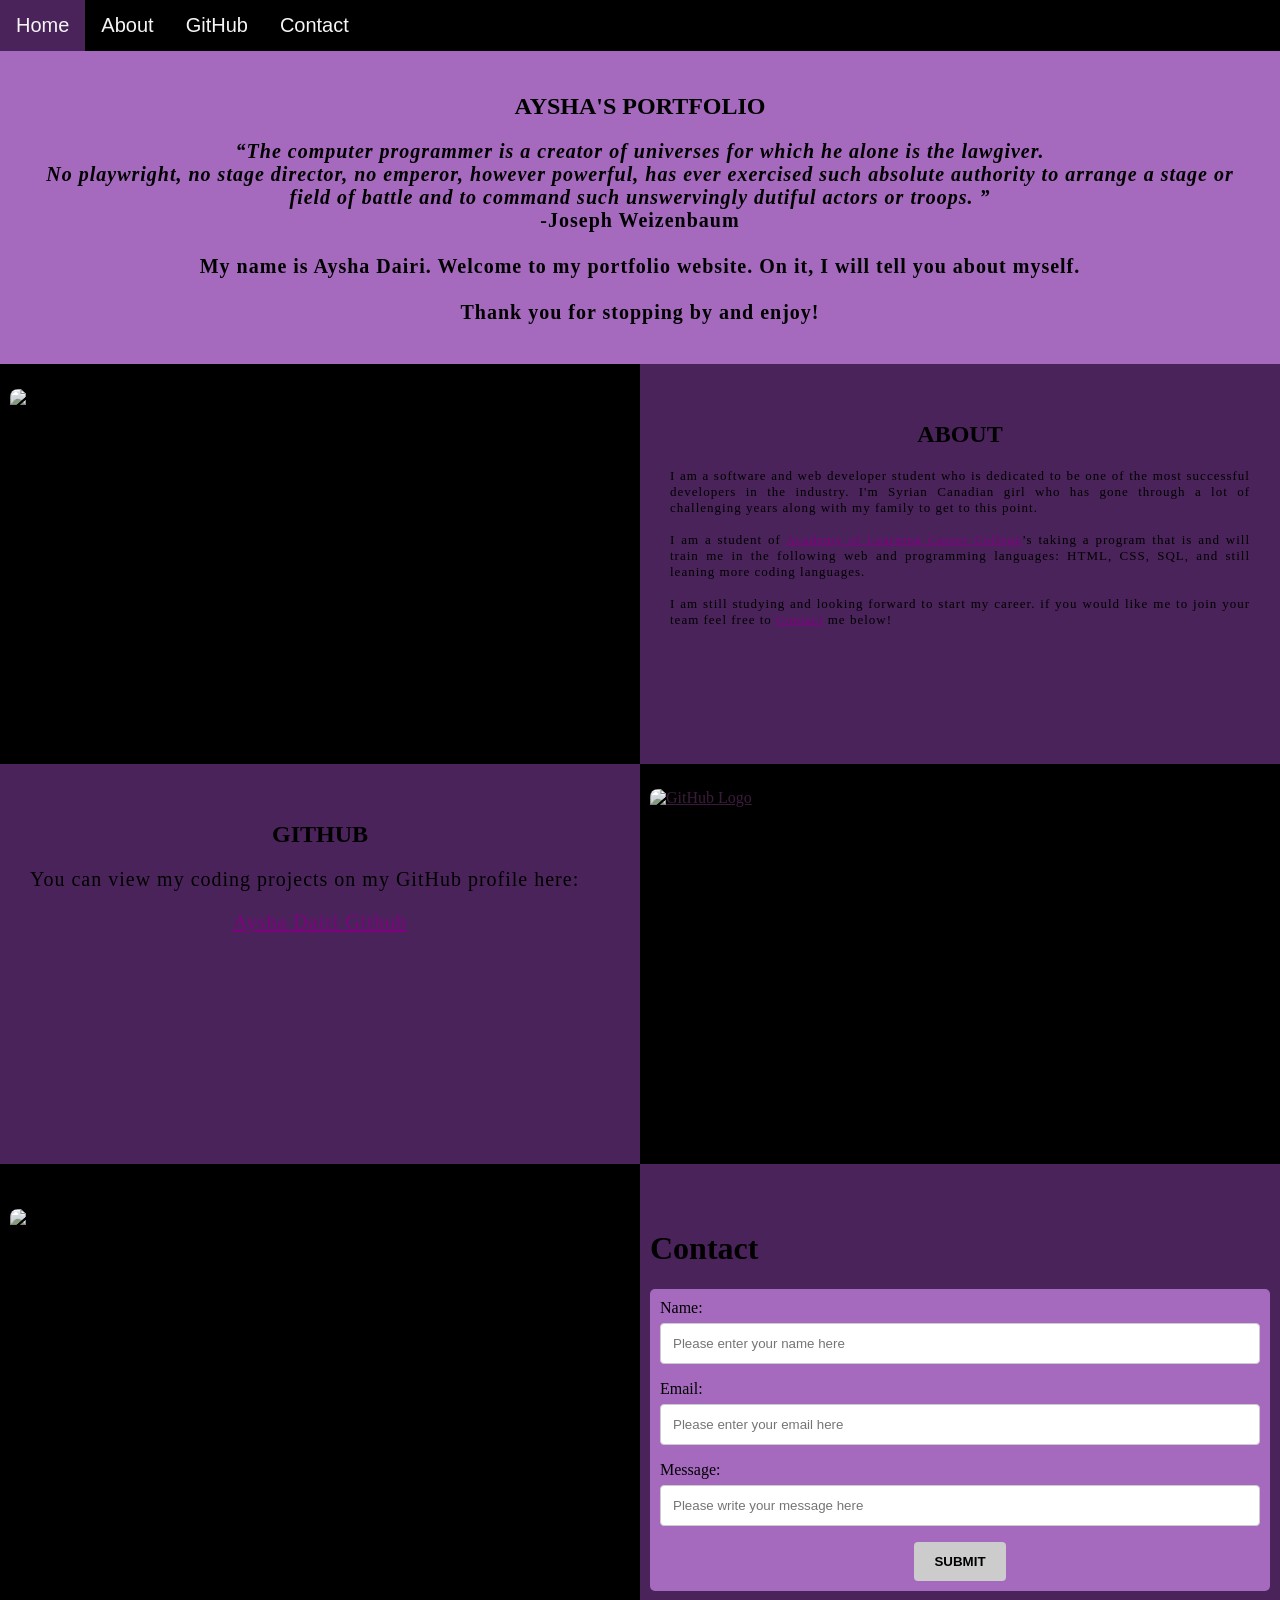
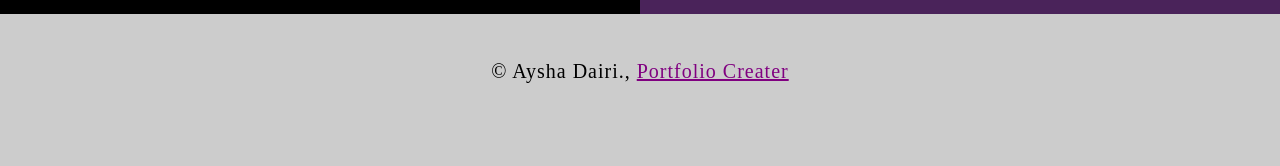
==== index.html @ 2288c185 "added index.html file" ====
<!DOCTYPE html>
<html>
    <!--Head-->
    <head>
        <meta charset="UTF-8">
        <meta name="viewport" content="width=device-width" />
        <title>Aysha's Portfolio</title>
        <link rel="stylesheet" type="text/css" href="./portfolio.css">
    </head>

     <!--Body-->
     <body class="Background">
        
        <!--Navbar-->
        <div class="Navbar">
            <a class="active" href="#Home">Home</a>
            <a href="#About">About</a>
            <a href="#GitHub">GitHub</a>
            <a href="#Contact">Contact</a>
        </div>

        <!--Breaks inserted to add space between navbar and the first heading-->
        <br>
        <br>



         <!--Video text-->
         <div class="Video_Text">
            <h2 class="white-text">Aysha's Portfolio</h2>
            <strong>
                <p class="center">
                    <q>The computer programmer is a creator of universes for which he alone is the lawgiver.
                        <br>No playwright, no stage director, no emperor, however powerful, has ever exercised such absolute authority to arrange a stage or
                        <br>field of battle and to command such unswervingly dutiful actors or troops.
                    </q>
                    <br> -Joseph Weizenbaum
                    <br>
                    <br> My name is Aysha Dairi. Welcome to my portfolio website. On it, I will tell you about myself.
                    <br>
                    <br> Thank you for stopping by and enjoy! 
                </p>
            </strong>
        </div>

        <!--About section-->
        <div class="Row" id="About">
            <!--Left column-->
            <div class="Column_2">
                <img src="./img/coding.jpg" alt="picture of coding">
            </div>
            <!--Right column-->
            <div class="Column_1">
                <h2>About</h2>
                <p id="separate">
                    I am a software and web developer student who is dedicated to be one of the most successful developers in the industry. I'm Syrian Canadian girl who has gone through a lot of challenging years along with my family to get to this point.
                    <br>
                    <br>I am a student of <a href="https://www.academyofleaning.com" target="_blank">Academy of Learning Career College</a>’s taking a program that is and will train me in the following web and programming languages: HTML, CSS, SQL, and still leaning more coding languages. 
                    <br>
                    <br>I am still studying and looking forward to start my career. if you would like me to join your team feel free to <a href="#Contact">Contact</a> me below!
                </p>
            </div>
        </div>

        <!--GitHub section-->
        <div class="Row" id="GitHub">
            <!--Left column-->
            <div class="Column_1">
                <h2>GitHub</h2>
                <p>
                    You can view my coding projects on my GitHub profile here:
                    <br>
                    <p class="center"><a href="https://github.com/ayshadairi" target="_blank"> Aysha Dairi Github</a></p>
                </p>
            </div>
            <!--Right column-->
            <div class="Column_2">
                <a href="https://github.com/the-tech-academy" target="_blank"><img src="./img/GitHub.jpeg" alt="GitHub Logo"></a>
            </div>
        </div>

        <!--Contact section-->
        <div class="Row" id="Contact">
            <!--Contact image, left column-->
            <div class="Column_2 Column_tall">
                <img src="./img/contact.jpg" alt="Contact_Image">
            </div>
            <!--Contact form, right column-->
            <div class="Column_1 Column_tall">
                <h1>Contact</h1>
                <!--This specifies where and how to send the form data; we are leaving it blank-->
                <form action="https://formspree.io/f/xoqooerj" method="POST"> <!-- Here we are utilizing a 3rd party service to submit the contact form data, insert your formspree endpoint in the action attribute -->
                    <label>Name:</label>
                        <input type="text" placeholder="Please enter your name here">
                    <label>Email:</label>
                        <input type="text" id="Email" name="Email" placeholder="Please enter your email here">
                    <label>Message:</label>
                        <input type="text" id="Message" name="Message" placeholder="Please write your message here">
                        <input type="submit" value="SUBMIT">
                </form>
            </div>
        </div>

        <!--Footer section-->
        <footer>
            <p>
                <p class="center">&copy Aysha Dairi., <a href="https://github.com/ayshadairi" target="_blank">Portfolio Creater</a></p>
                <br>
            </p>
        </footer>
    </body>
</html>
---- portfolio.css ----
/***** GENERAL STYLING *****/
/* Body */
body {
    margin: 0%  /* This ensures our site displays all the way to the edge of the browser screen */
}
.Background {
    background-color:#4a235a;
}

/* Heading 1 elements */
h2 {
    text-transform: uppercase; /* Capitalizing all h1 headings */
    font-family: Perpetua, Rockwell Extra Bold; /* Sets the font family of all h1 headings */
    text-align: center; /* Centering all h1 elements */
    margin-top: 3%; /* Adds a small margin above h1 elements */
    color: black; 
}

/* Heading 1 element hover effect */
h2:hover {
    filter: grayscale(5%); /* Adds a slightly gray filter to the h1 headings when hovered over */
    transform: scale(1.1); /* When the h1 elements are hovered over they increase in size by 1.1 */
    transition: transform 1s; /* This causes the transformation to last 1 second */
}

/* Styling for portfolio title text */
.white-text {
    color: black; /* This is used to change the color of the portfolio title text */
}

/* Paragraph elements */
p {
    font-family: cursive;
    text-align: justify; /* Justify text within paragraph elements */
    letter-spacing: 1px; /* This expands the text slightly */
    font-size: 20px;
    padding-left: 20px; /* Adds padding to the left of the paragraph element */
    padding-right: 20px; /* Adds padding to the right of the paragraph element */
}

/* Paragraph element hover effect */
p:hover {
    transition: transform 1s; /* This makes the transform effect last 1 second */
	transform: scale(1.01); /* This makes the paragraphs increase slightly in size when hovered over */
}

#separate {
    font-size: 13px;
}

/* Center class - this applies to all elements with the class "center" */
.center {
    text-align: center; /* This center aligns the text */
}

/* Center class hover effect - This only affects the quote, github link, and footer */
.center:hover {
    transition: transform 2s; /* This makes the transform effect last 2 seconds */
    transform: scale(1.1); /* This makes the elements with class "center" increase in size by 1.1 when hovered over */
}

/* Anchor elements */
a {
    color: purple; /* This ensures all links are purple */
}

/* Quotation elements */
q {
    font-style: italic; /* This makes the quote italicized */
}

/* Image elements */
img {
    filter: grayscale(75%); /* This rids our pictures of 75% of their color */
    border-radius: 8px; /* Gives all images slightly rounded corners */
    max-width: 100%; /* Ensures all images stay within the width of their container */
    height: 340px; /* Sets the height of all images */
    display: block; /* By specifying block display we can ensure our images are able to be centered */
    margin-left: auto; /* In combination with "margin-right: auto" this centers all images */
    margin-right: auto;
}

/* Image element hover effects */
img:hover {
	filter: grayscale(5%);  /* Brings back most of the image's color when hovered over */
    transition: transform 1s; /* Transition lasts 1 second */
	transform: scale(1.1); /* Image is increased slightly when hovered over */
}

/* The @media rule is used in media queries to apply different styles for different media/types of devices */
/* On screens 576px and smaller the images will be 100px tall and centered vertically in the column */
@media screen and (max-width: 576px) {
    img {
        height: 100px;
        margin-top: 150px;
    }
}

/* Styling for footer element */
footer {
    padding: 2%; /* This gives the footer padding that is equal to 2% of the width of the element's area */
    background-color: #ccc;
}
/***** END OF GENERAL STYLING *****/

/***** NAVBAR STYLING *****/
.Navbar {
    overflow: hidden; /* This ensures that any content that overflows beyond the boundary of our nav bar is not displayed */
    background-color: black; /* This colors the navbar black */
    position: fixed; /* This keeps the navbar at the top of the screen as we scroll */
    top: 0; /* This ensures no space is displayed above the navbar */
    width: 100%; /* This makes the navbar span the entire width of the page */
    z-index: 1; /* This ensures other elements don't display over the navbar */
    -webkit-animation: moveNav 5s; /* This applies the moveNav animation below for Safari 4.0 - 8.0 */
    animation: moveNav 5s; /* This applies the moveNav animation for all other browsers */
}

/* moveNav animation effect for moving the nav bar in from the left of the screen */
@keyframes moveNav {
    from {left: -100vw;} /* The navbar is starting off screen to the left */
    to {left: 0vw;} /* This moves the navbar into place on the screen */
}

/* Navbar links */
.Navbar a {
    float: left; /* This specifies that the text floats on the left on the navbar */
    display: block; /* This ensures that other text will be displayed on the same line or row, instead of a new line */
    color: whitesmoke; /* This is the font color for text on our navbar */
    padding: 14px 16px; /* This adds padding around our text */
    text-decoration: none; /* This gets rid of the underlines under the text on our navbar */
    font-family: Avant Garde, Helvetica; /* This specifies the font family for text on our navbar */
    font-size: 20px; /* This specifies the font size for text on our navbar */
    text-align: center; /* This centers the text within its container */
    position: relative; /* This sets the text relative to its normal positioning, allowing us to use the animation below */
    -webkit-animation: moveNavText 5.75s; /* Animation for Safari 4.0 - 8.0 */
    animation: moveNavText 5.75s; /* Applies the moveNavText animation for 5.75s */ 
}

/* moveNavText animation effect for moving the navbar text from above the view to the navbar */
@keyframes moveNavText {
    from {top: -100vw;} /* This sets the navbar text 100% above the viewport */
    to {top: 0vw;} /* This lowers the navbar text onto the navbar */
}

/* Screens 576px and smaller will display navbar links equally distributed */
@media screen and (max-width: 576px) {
    .Navbar a{
        width: 25%; /* This makes each link take up 1/4 of the navbar */
        font-size: 12px;
    }
}

/* Navbar hover effects */
.Navbar a:hover {
    background-color:#a569bd; /* Defines the background color that will display when you hover over the link */
    color: black; /* This defines the font color that will display when navbar a elements are hovered over */
    font-weight: bold; /* This makes the text on the navbar bold when hovered over */
}

/* Navbar home button */
.Navbar a.active { /* This targets the a element on the navbar with the "active" class */
    background-color:#4a235a;
}
/***** END OF NAVBAR STYLING *****/

/***** VIDEO STYLING *****/
/* Formatting for background video */
#Typing_Video {
    position: fixed; /* This fixes the video to the page */
    right: 0; /* This ensures there is no space between the edge of the video and the edge of the page */
    bottom: 0; /* This ensures no space between the bottom of the video and the bottom of the page */
    min-width: 100%; /* This ensures the video is displayed across the full width of the page */
    z-index: -1; /* This places the video behind the other elements on the page */
}

/* Screens that are 576px and smaller will not display the background video */
@media screen and (max-width: 576px) {
    #Typing_Video {
        display: none;
    }
}

/* Texts over the video */
.Video_Text {
    background: #a569bd; /* This provides a semi-transparent background for the text to sit over */
    color: black; /* Makes the font color white */
    width: 100%; /* Ensures the video-text container fills the width of the video */
    padding: 20px; /* This adds padding around the video-text container so that the background goes slightly beyond the text */
    position: relative; /* This sets the text relative to its normal positioning, allowing us to use the animation below */
    -webkit-animation: moveVideoText 5.75s;
    animation: moveVideoText 5.75s;
}

/* This animation effect causes the overlay video text to move up from the bottom of the page upon page load */
@keyframes moveVideoText {
    from {top: -100vw;} /* This sets the position of the video text to above the viewport */
    to {top: 0vw;} /* This moves the video text to the normal positioning on the viewport */
}
/***** END OF VIDEO STYLING *****/

/***** TABLE STYLING -  this section covers the styling of the columns and rows within the table *****/
* { /* The asterisk is a universal selector that applies this effect to all elements on the page */
    box-sizing: border-box; /* This creates a box with a border within which we will place most of our text */
} 

.Column_1 {
    float: left;
    width: 50%; /* This ensures the column takes up half of the page width */
    padding: 10px;
    padding-top: 3%; /* This ensures there is space between the top of the column and our headings */
    height: 400px; /* This sets the height of the column to 400px -  this may need to be adjusted depending on the text you enter */
    background-color: #4a235a; /* Sets the background color of the columns with class Column_1 */
}

/* Screens 576px and smaller will display a scroll bar if the text overflows the column height */
@media screen and (max-width: 576px) {
    .Column_1 {
        overflow: auto;
    }
}

.Column_2 {
    float: left;
    width: 50%;
    padding: 10px;
    padding-top: 1.9%;
    height: 400px;
    background-color: black;
}

/* This class is applied to the columns in the final row, overriding the height and padding to provide more room for the contact form  while keeping the rest of the formatting from Column_1 or Column_2 */
.Column_tall {
    padding-top: 3.5%;
    height: 450px;
}

/* This inserts something after the content of selected elements (in this case the elements with class "Row") */
.Row:after {
	content: ""; /* By leaving this blank, we are allowing the footer (covered lower down) to be displayed - removing it makes the footer overwrite a column */
	display: table; /* The display property specifies the type of display behavior; the table value tells the browser to treat the element as a table */
	clear: both; /* This clears any other elements from floating on the left or the right of an element */
}
/***** END OF TABLE STYLING *****/

/***** CONTACT FORM STYLING *****/
/* input[type=text] targets all text input sections of the contact form */
input[type=text] {
    width: 100%; /* Each input box covers the full width of the container */
    padding: 12px; /* Adds padding within the text box */
    border: 1px solid #ccc; /* Setting a solid border and its color */
    border-radius: 4px; /* Slightly rounds the corners of the text box border */
    box-sizing: border-box; /* This creates a box with a border around the contact form input boxes */
    margin-top: 6px; /* Adds a margin to the top of the text box */
    margin-bottom: 16px; /* Adds a margin to the bottom of the text box */
    resize: vertical; /* This allows the user to resize the text boxes vertically */
    font-family: serif, 'Lucida Grand'  Bold;
}

/* Hover effects for input boxes */
input[type=text]:hover {
    box-shadow: 0 0 5px #00004d inset; /* This creates a blue shadow in the text box when hovered over by the user */
}

/* Submit button */
input[type=submit] {
    background-color: #ccc; /* Sets the background color of the submit button to black */
    color: black; /* Sets the font color of the Submit button to white */
    font-weight: bold; /* Makes the font of the submit button bold */
    padding: 12px 20px; /* Adds padding to the submit button */
    border: none; /* Removes the border from the submit button */
    border-radius: 4px; /* Gives the submit button the same rounded corners as the text boxes */
    cursor: pointer; /* Changes the cursor to pointer when over the submit button */
    display: block; /* Allows the submit button to be centered */
    margin-left: auto; /* In combination with "margin-right: auto" this will center the submit button */
    margin-right: auto;
    font-family: serif, 'Lucida Grande' bold;
}

/* Hover effect for submit button */
input[type=submit]:hover {
    background-color: #633974; /* Turns the background of the submit button white when the user hovers over it */
    color: bold; /* Turns the font black when hovered over */
    transform: scale(1.5); /* Makes the button increase 1.5 times in size */
    transition: transform 1.5s; /* Makes the transform effect last 1.5 seconds */
}

/* Form element */
form {
    border-radius: 5px; /* Rounds the corners of the contact form */
    background-color: #a569bd; 
    padding: 10px; /* Adds padding to the contact form */
    font-family: serif, 'Lucida Grande' bold;
}
/***** END OF CONTACT FORM STYLING *****/
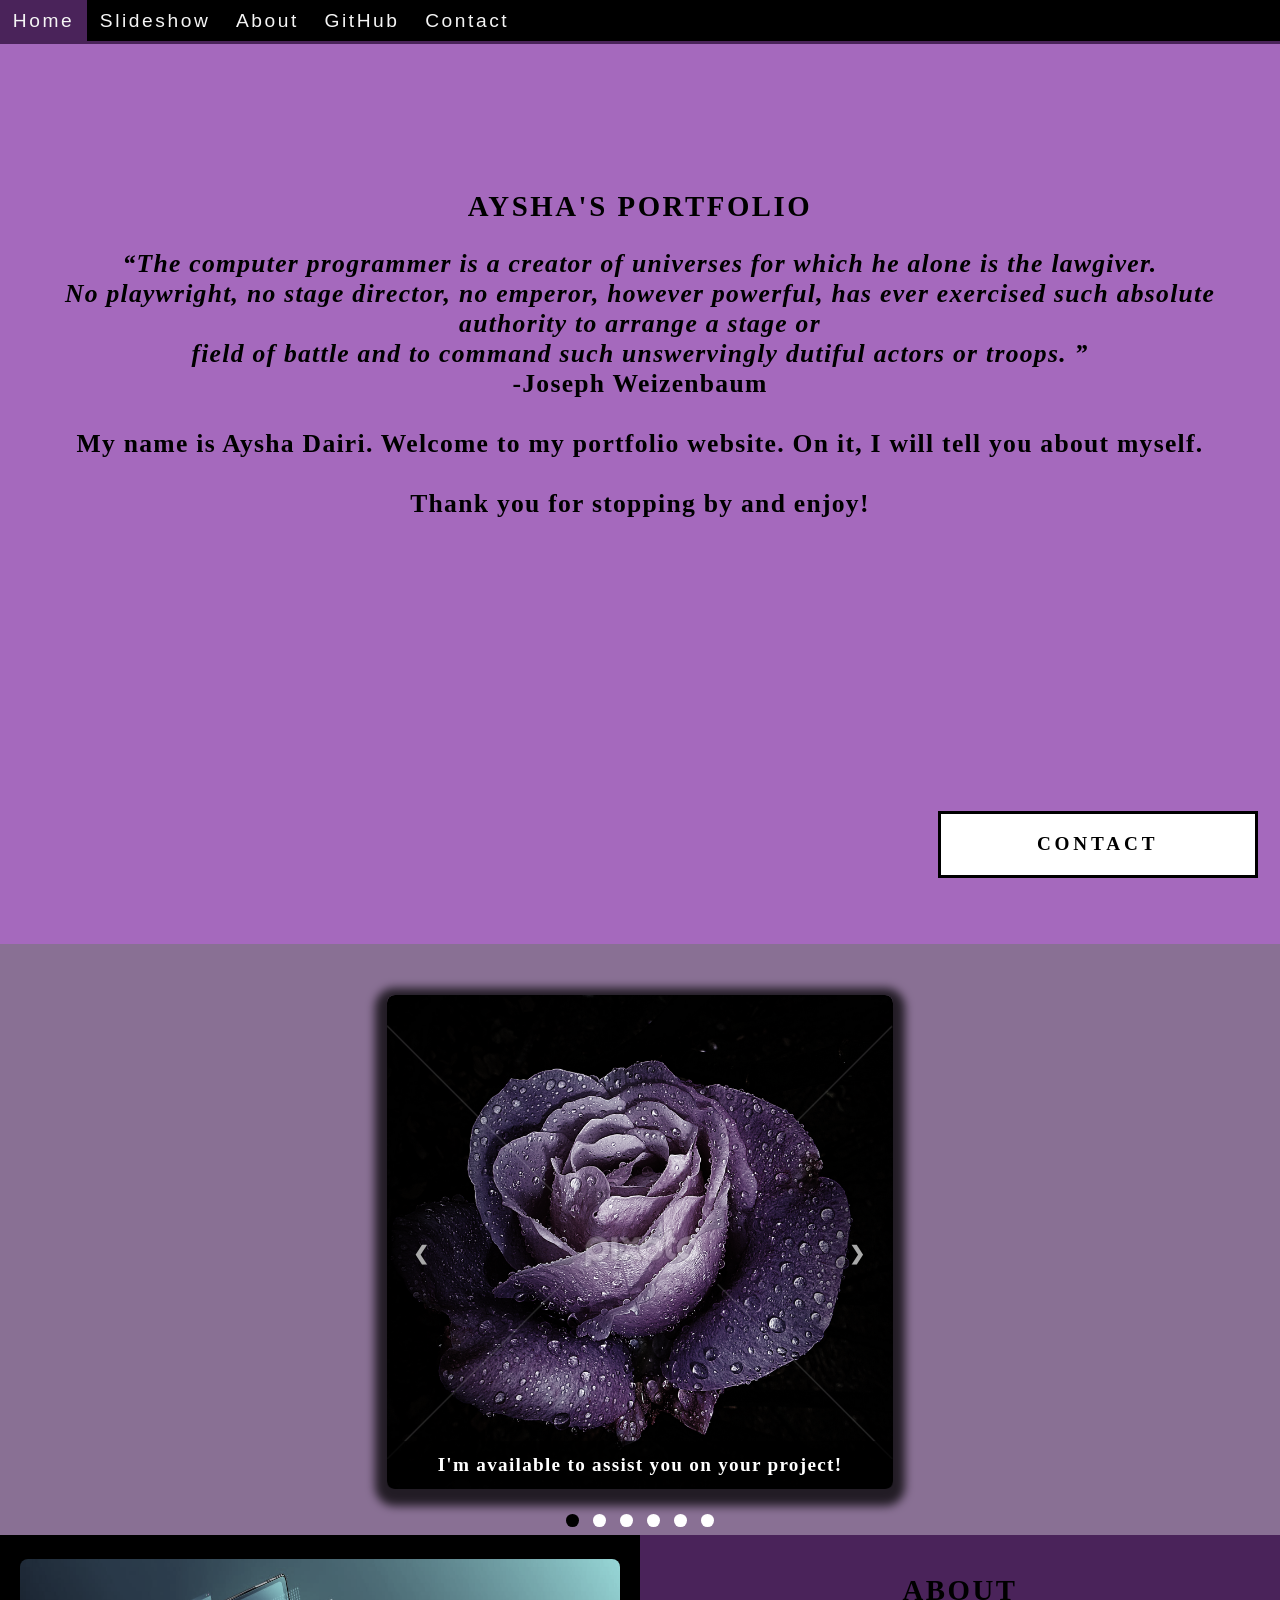
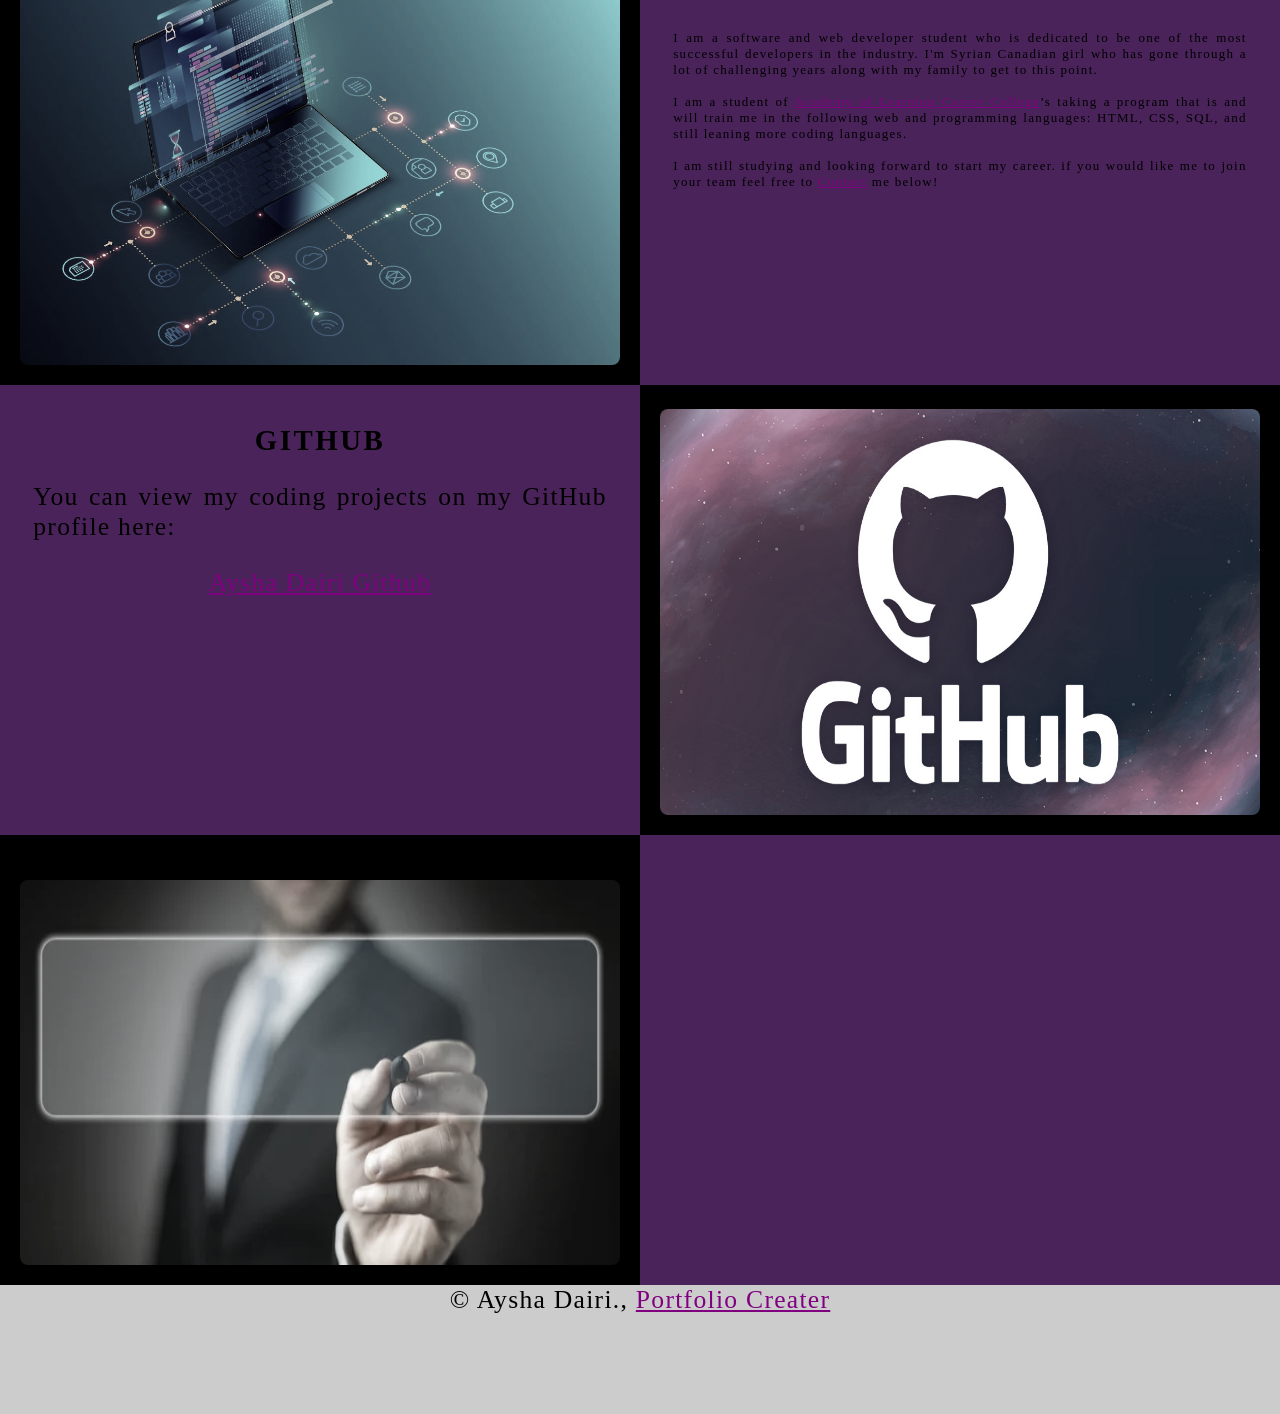
==== commit 5ced00da: "Added a new file and images. Created slideshow and upgrated my portfolio by using JS." ====
--- a/index.html
+++ b/index.html
@@ -5,6 +5,8 @@
         <meta charset="UTF-8">
         <meta name="viewport" content="width=device-width" />
         <title>Aysha's Portfolio</title>
+        <link rel="shortcut icon" type="img/png" 
+        href="img/codin_icon.png">
         <link rel="stylesheet" type="text/css" href="./portfolio.css">
     </head>
 
@@ -14,9 +16,13 @@
         <!--Navbar-->
         <div class="Navbar">
             <a class="active" href="#Home">Home</a>
+            <!-- New section added -->
+            <a href="#Slideshow">Slideshow</a>
             <a href="#About">About</a>
             <a href="#GitHub">GitHub</a>
-            <a href="#Contact">Contact</a>
+            <!-- Onclick and ondblclick functions added to open and close the contact form -->
+            <a onclick="openForm()" ondblclick="closeForm()" 
+            class="contact">Contact</a>
         </div>
 
         <!--Breaks inserted to add space between navbar and the first heading-->
@@ -42,6 +48,63 @@
                 </p>
             </strong>
         </div>
+
+        <!-- Slideshow section added -->
+        <div id="Slideshow">
+            <div id="Slideshow_Background"> 
+                <div id="Slideshow_Container">
+                    <!-- Slide 1 of 6 -->
+                    <div class="mySlides fade">
+                        <img class="Slideshow_Images" src="img/flower.png" alt="Picture of a flower">
+                        <div class="text">I'm available to assist you on your project!</div>
+                    </div>
+                    <!-- Slide 2 of 6 -->
+                    <div class="mySlides fade">
+                        <img class="Slideshow_Images" src="img/HTML_CSS_and_Javascript.png" alt="HTML, CSS, and JS logos"> 
+                        <div class="text">I am a software development student who has been trained in these languages so far:<br>HTML, CSS, JavaScript,</div>
+                    </div>
+                    <!-- Slide 3 of 6 -->
+                    <div class="mySlides fade">
+                        <img class="Slideshow_Images" src="img/Python_logo.jpeg" alt="Python logo">
+                        <div class="text">the popular programming language Python,</div>
+                    </div>
+                    <!-- Slide 4 of 6 -->
+                    <div class="mySlides fade">
+                        <img class="Slideshow_Images" src="img/C_Sharp_and_Dot_NET.png" alt="C# logo">
+                        <div class="text">C#, .NET Framework, ASP.NET, MVC, </div>
+                    </div>
+                    <!-- Slide 5 of 6 -->
+                    <div class="mySlides fade">
+                        <img class="Slideshow_Images" src="img/SQL_and_Database.jpg" alt="SQL logo"> 
+                        <div class="text">back end development, databases and SQL.</div>
+                    </div>
+                    <!-- Slide 6 of 6 -->
+                    <div class="mySlides fade">
+                        <img class="Slideshow_Images" src="img/Contact_me.jpg" alt="phto of contact"> 
+                        <div class="text"><a class="white-text contact" onclick="openForm()">Contact me now!</a></div> 
+                    </div>
+                    <!-- Previous and next buttons -->
+                    <a class="Previous" onclick="plusSlides(-1)">&#10094;</a>
+                    <a class="Next" onclick="plusSlides(1)">&#10095;</a>
+                </div>
+                <br> <!-- Adds a space between the slideshow images and the dots -->
+
+                <!-- Slideshow dots (these are another way for users to navigate through the slideshow) -->
+                <div style="text-align: center">
+                    <span class="dot" onclick="currentSlide(1)"></span>
+                    <span class="dot" onclick="currentSlide(2)"></span>
+                    <span class="dot" onclick="currentSlide(3)"></span> 
+                    <span class="dot" onclick="currentSlide(4)"></span> 
+                    <span class="dot" onclick="currentSlide(5)"></span> 
+                    <span class="dot" onclick="currentSlide(6)"></span> 
+                </div>
+            </div>
+        </div>
+
+
+
+
+
 
         <!--About section-->
         <div class="Row" id="About">
@@ -87,16 +150,19 @@
             </div>
             <!--Contact form, right column-->
             <div class="Column_1 Column_tall">
+                <button onclick="openForm()" class="Pop_Up_Button">CONTACT</button>
+           <div class="form-popup" id="myForm">
                 <h1>Contact</h1>
                 <!--This specifies where and how to send the form data; we are leaving it blank-->
-                <form action="https://formspree.io/f/xoqooerj" method="POST"> <!-- Here we are utilizing a 3rd party service to submit the contact form data, insert your formspree endpoint in the action attribute -->
-                    <label>Name:</label>
-                        <input type="text" placeholder="Please enter your name here">
-                    <label>Email:</label>
-                        <input type="text" id="Email" name="Email" placeholder="Please enter your email here">
-                    <label>Message:</label>
-                        <input type="text" id="Message" name="Message" placeholder="Please write your message here">
-                        <input type="submit" value="SUBMIT">
+                <form action="https://formspree.io/f/xoqooerj" method="POST" class="form-container"> <!-- Here we are utilizing a 3rd party service to submit the contact form data, insert your formspree endpoint in the action attribute -->
+                    <label for="name"><b>Name</b></label>
+                        <input type="text" placeholder="Please enter your name here" name="name" required>
+                    <label for="email"><b>Email</b></label>
+                        <input type="text" id="Email" name="Email" placeholder="Please enter your email here" name="email" required>
+                    <label for="message"><b>Message</b></label>
+                        <input type="text" id="Message" name="Message" placeholder="Please write your message here" name="message">
+                        <button type="submit" class="btn">SUBMIT</button>
+                        <button type="button" class="btn cancel" onclick="closeForm()">CLOSE</button>
                 </form>
             </div>
         </div>
@@ -108,5 +174,6 @@
                 <br>
             </p>
         </footer>
+        <script src="sample_portfolio.js"></script>
     </body>
 </html>
--- a/portfolio.css
+++ b/portfolio.css
@@ -1,8 +1,26 @@
 /***** GENERAL STYLING *****/
+/*Affects entire document */
+html {
+    scroll-behavior: smooth; /*This ensures that the page scrolling is smooth when the buttons on the nav bar is clicked */
+}
+
 /* Body */
 body {
-    margin: 0%  /* This ensures our site displays all the way to the edge of the browser screen */
-}
+    margin: 0%;  /* This ensures our site displays all the way to the edge of the browser screen */
+    opacity: 1; /* This and transition affect the page loading fade in effect */
+    transition: 3s opacity; /* This causes a 3 second fade in */
+    letter-spacing: .2vw; /* vw is a relative measurement, 1vw is equal to 1% of the viewport width */
+    font-family: Avant Garde, Helvetica;
+    font-size: 1.5vw; 
+    overflow-x: hidden; /* This prevents the horizontal scroll bar from appearing when the quote is hovered over */
+    user-select: none; /* This prevents the text on the webpage from being highlighted by the user */
+}
+
+/* This section contributes to the fade effect for the page that occurs when the page is loaded */
+body.fade-out {
+    opacity: .1; /* This sets the level of opacity at the start of page load */
+}
+
 .Background {
     background-color:#4a235a;
 }
@@ -26,16 +44,17 @@
 /* Styling for portfolio title text */
 .white-text {
     color: black; /* This is used to change the color of the portfolio title text */
+    padding-top: 10vh; /* Adds padding (equal to 10% of the viewport height) to the top of the Portfolio Title text */
 }
 
 /* Paragraph elements */
 p {
     font-family: cursive;
     text-align: justify; /* Justify text within paragraph elements */
-    letter-spacing: 1px; /* This expands the text slightly */
-    font-size: 20px;
-    padding-left: 20px; /* Adds padding to the left of the paragraph element */
-    padding-right: 20px; /* Adds padding to the right of the paragraph element */
+    letter-spacing: .1vw; /* This expands the text slightly */
+    font-size: 2.5vw;
+    padding-left: 1vw; /* Adds padding to the left of the paragraph element */
+    padding-right: 1vw; /* Adds padding to the right of the paragraph element */
 }
 
 /* Paragraph element hover effect */
@@ -62,6 +81,8 @@
 /* Anchor elements */
 a {
     color: purple; /* This ensures all links are purple */
+    cursor: pointer; /* This ensures all links change the mouse to a pointer when hovered over or clicked */
+    text-decoration: underline; /* This ensures all links are underlined */
 }
 
 /* Quotation elements */
@@ -74,7 +95,7 @@
     filter: grayscale(75%); /* This rids our pictures of 75% of their color */
     border-radius: 8px; /* Gives all images slightly rounded corners */
     max-width: 100%; /* Ensures all images stay within the width of their container */
-    height: 340px; /* Sets the height of all images */
+    height: 100%; /* Sets the height of all images */
     display: block; /* By specifying block display we can ensure our images are able to be centered */
     margin-left: auto; /* In combination with "margin-right: auto" this centers all images */
     margin-right: auto;
@@ -126,10 +147,10 @@
     float: left; /* This specifies that the text floats on the left on the navbar */
     display: block; /* This ensures that other text will be displayed on the same line or row, instead of a new line */
     color: whitesmoke; /* This is the font color for text on our navbar */
-    padding: 14px 16px; /* This adds padding around our text */
+    padding: .75vw 1vw; /* This adds padding around our text */
     text-decoration: none; /* This gets rid of the underlines under the text on our navbar */
     font-family: Avant Garde, Helvetica; /* This specifies the font family for text on our navbar */
-    font-size: 20px; /* This specifies the font size for text on our navbar */
+    font-size: 1.5vw; /* This specifies the font size for text on our navbar */
     text-align: center; /* This centers the text within its container */
     position: relative; /* This sets the text relative to its normal positioning, allowing us to use the animation below */
     -webkit-animation: moveNavText 5.75s; /* Animation for Safari 4.0 - 8.0 */
@@ -155,6 +176,8 @@
     background-color:#a569bd; /* Defines the background color that will display when you hover over the link */
     color: black; /* This defines the font color that will display when navbar a elements are hovered over */
     font-weight: bold; /* This makes the text on the navbar bold when hovered over */
+    cursor: pointer;
+    transition: 0.5s ease-in; /* Creates a smooth transition for the hover trigger */
 }
 
 /* Navbar home button */
@@ -185,7 +208,8 @@
     background: #a569bd; /* This provides a semi-transparent background for the text to sit over */
     color: black; /* Makes the font color white */
     width: 100%; /* Ensures the video-text container fills the width of the video */
-    padding: 20px; /* This adds padding around the video-text container so that the background goes slightly beyond the text */
+    height: 100vh; /* This ensures the video-text container fills the height of the viewport so that the slideshow is not partially displayed */
+    padding-top: 2vh; /* This adds padding around the video-text container so that the background goes slightly beyond the text */
     position: relative; /* This sets the text relative to its normal positioning, allowing us to use the animation below */
     -webkit-animation: moveVideoText 5.75s;
     animation: moveVideoText 5.75s;
@@ -198,6 +222,117 @@
 }
 /***** END OF VIDEO STYLING *****/
 
+/***** Slideshow Styling *****/
+#Slideshow_Background {
+    background: rgba(255, 255, 255, 0.35); /* This creates a slightly transparent white background that's palced over the video in the background */    
+}
+
+.mySlides{
+    display: none; /* This prevents the images from being displayed, we will use JS to display these */
+}
+
+/* Slideshow section / container */
+#Slideshow_Container {
+    width: 39.5vw; /* Relative sizing of the container for the slidewshow set to 39.5% of the viewport width */
+    height: auto; /* The height of the container is automatically adjusted based on the content it is displaying */
+    padding-top: 4%; /* Adds a small padding to the top of the slideshow container */
+    position: relative; /* This sets the container relative to its normal positioning */
+    margin:auto; /* This will horizontally center the container on the page */
+}
+
+/* Remove the underline from the previous and next buttons on the slideshow */
+#Slideshow_Container a {
+    text-decoration: none;
+}
+
+/* Images contained within the slideshow */
+.Slideshow_Images {
+    vertical-align: middle; /* This centers the images vertically within the slideshow container */
+    height: auto; /* The height of the images is automatically adjusted based on the content, ie if your images are different sizes, they will display as different sizes */
+    box-shadow: 0px 5px 10px 12px rgba(0, 0, 0, .75); /* Adds a shadow around the slideshow images */
+    width: 100%; /* The width of the images is automatically adjusted based on the content */
+}
+
+/* Next and previous buttons */
+.Previous, .Next {
+    cursor: pointer; /* Changes the mouse to a pointer when the buttons are selected */
+    position: absolute; /* This makes the next and previous buttons positioned relative to the slideshow container */
+    top: 50%; /* This moves the buttons up in the slideshow container */
+    width: auto; /* The width of the buttons is automatically adjusted based on the content */
+    padding: 2vw; /* Adds padding equal to 2% of the viewport width */
+    color: darkgray; 
+    font-weight: bold;
+    font-size: 1.5vw;
+    border-radius: 0 3px 3px 0; /* Adds a slightly rounded border on the top and bottom right corners */
+    user-select: none; /* This property makes it so that the user cannot highlight the text */
+    transition: 0.6s ease; /* This specifies the details of the hover transition for these elements */
+}
+
+/* Positioning the next button on the right hand side */
+.Next {
+    right: 0; /* This moves the next button to the right side of the slideshow container */
+    border-radius: 3px 0 0 3px; /* This changes the border radius on the next button to the top and bottom left of the button */
+}
+
+/* Hover effect on slide show buttons */
+.Previous:hover, .Next:hover {
+    background-color: rgba(0, 0, 0, 0.8); /* Makes the background of the arrows a transparent gray color */
+    color: white; /* Makes the arrows white when hovered over */
+}
+
+/* Slideshow text */
+.text {
+    color: white; 
+    padding: 1vw;
+    position: absolute; /* This ensures the text is positioned within the image */
+    bottom: 0; /* This property sets the text at the bottom of the image */
+    width: 100%; /* The element covers the full width of the image */
+    text-align: center; /* The text is center aligned within the image */
+    font-family: Perpetua, Rockwell Extra Bold;
+    letter-spacing: .1vw; /* This gives slight spacing between the letters */
+    font-size: 1.5vw; /* Font size is relative to the size of the viewport width */
+    background-color: rgba(0, 0, 0, 0.75); /* Gives a slightly transparent black background */
+    font-weight: bold;
+    border-radius: 0px 0px 7px 7px; /* Gives the text background rounded corners on the bottom left and right corners */
+}
+
+/* Styling of the dots under the slideshow */
+.dot {
+    cursor: pointer; /* The cursor changes to pointer when hovered over the dots */
+    height: 1vw; /* The dots are sized relative to the viewport width */
+    width: 1vw;
+    margin: .25vw; /* adds additional spacing between the dots */ 
+    background-color: white; /* Makes the dots white */
+    border-radius: 50%; /* Makes the dots circles by rounding each corner */
+    display: inline-block; /* Allows the dots to sit next to eachother rather than on a new line */
+    transition: background-color 0.6s ease; /* When clicked on the dots transition to a different color when clicked or hovered over (the affect is defined below) */
+    z-index: 1; /* This ensures the dots will be displayed above any other elements */
+}
+
+/* Hover effect for slideshow dots */
+.active, .dot:hover {
+    background-color: black; /* Sets the color of the dots when active or hovered over */
+}
+
+/* Fading animation for slideshow */
+.fade {
+    animation-name: fade; /* Fade animation is defined below */
+    animation-duration: 1.5s; /* The animation lasts 1.5 seconds */
+    -webkit-animation-name: fade; /* Same as above for Safari 4.0-8.0 */
+    -webkit-animation-duration: 1.5s;
+}
+
+@-webkit-keyframes fade {
+    from {opacity: .4;} /* Image starts transparent */
+    to {opacity: 1;} /* Image ends opaque */
+}
+
+@keyframes fade {
+    from {opacity: .4;} /* Image starts transparent */
+    to {opacity: 1;} /* Image ends opaque */
+}
+/***** End Slideshow Styling *****/
+
 /***** TABLE STYLING -  this section covers the styling of the columns and rows within the table *****/
 * { /* The asterisk is a universal selector that applies this effect to all elements on the page */
     box-sizing: border-box; /* This creates a box with a border within which we will place most of our text */
@@ -206,9 +341,8 @@
 .Column_1 {
     float: left;
     width: 50%; /* This ensures the column takes up half of the page width */
-    padding: 10px;
-    padding-top: 3%; /* This ensures there is space between the top of the column and our headings */
-    height: 400px; /* This sets the height of the column to 400px -  this may need to be adjusted depending on the text you enter */
+    padding: 1.6%;
+    height: 450px; /* This sets the height of the column to 400px -  this may need to be adjusted depending on the text you enter */
     background-color: #4a235a; /* Sets the background color of the columns with class Column_1 */
 }
 
@@ -222,9 +356,9 @@
 .Column_2 {
     float: left;
     width: 50%;
-    padding: 10px;
+    padding: 1.6%;
     padding-top: 1.9%;
-    height: 400px;
+    height: 450px;
     background-color: black;
 }
 
@@ -242,53 +376,195 @@
 }
 /***** END OF TABLE STYLING *****/
 
-/***** CONTACT FORM STYLING *****/
-/* input[type=text] targets all text input sections of the contact form */
-input[type=text] {
-    width: 100%; /* Each input box covers the full width of the container */
-    padding: 12px; /* Adds padding within the text box */
-    border: 1px solid #ccc; /* Setting a solid border and its color */
-    border-radius: 4px; /* Slightly rounds the corners of the text box border */
-    box-sizing: border-box; /* This creates a box with a border around the contact form input boxes */
-    margin-top: 6px; /* Adds a margin to the top of the text box */
-    margin-bottom: 16px; /* Adds a margin to the bottom of the text box */
-    resize: vertical; /* This allows the user to resize the text boxes vertically */
-    font-family: serif, 'Lucida Grand'  Bold;
-}
-
-/* Hover effects for input boxes */
-input[type=text]:hover {
-    box-shadow: 0 0 5px #00004d inset; /* This creates a blue shadow in the text box when hovered over by the user */
+/***** Contact Form Styling *****/
+/* Button used to open the contact form - fixed at the bottom of the page */
+.Pop_Up_Button {
+    position: fixed; /* The element is positioned relative to the viewport and stays in the same location no matter what */
+    bottom: 1.75vw; /* Positions the button slightly up from the bottom of the viewport */
+    right: 1.75vw; /* Positions the viewport slightly right from the side of the viewport */
+    width: 25vw; /* Sets the width relative to the viewport width */
+    background-color: white; /* Sets the background color of the button to white */
+    color: black; /* Sets the color of the button text to black */
+    border: solid black; /* This makes a solid black border around the button */
+    cursor: pointer; /* This changes the cursor when hovered over the button to a pointer */
+    -webkit-animation: movePopup 5s; /* Animation for 5 seconds for Safari 4.0-8.0 */
+    animation: movePopup 5s; /* Animation set for 5 seconds */
+}
+
+/* movePopup animation moves the button from off the right side of the screen to its fixed location on the viewport */
+@keyframes movePopup {
+    from {right: -40vw;} 
+    to {right: 1.75vw;}
+}
+
+@-webkit-keyframes movePopup {
+    from {right: -40vw;} 
+    to {right: 1.75vw;}
+}
+
+/* Styling for the contact form */
+.form-popup {
+    z-index: 8; /* This z-index ensures the contact form shows above all other elements on the page */
+    display: none; /* Set the display to none, we will use JavaScript to show the contact form */
+    position: fixed; /* The form stays in the same location no matter what */
+    bottom: .5vw; /* Slightly up from the bottom of the viewport */
+    right: .5vw; /* Slightly in from the right side of the viewport */
+}
+
+/* Form styling */
+.form-container {
+    max-width: 49vw; /* Relative sizing of the form container - 49% of the viewport width */
+    padding: 1vw; /* Adds padding between the form-popup and the form-container */
+    background-color: white; 
+}
+
+/* Input fields */
+.form-container input[type=text] {
+    width: 100%; /* The input boxes completely fill the width of the form-container */
+    padding: .93vw; /* Adds padding to the input boxes */
+    margin: .6vw 0 .6vw 0; /* Adds space between the input boxes and the labels */
+    border: none; /* Removes the border from the input boxes */
+    background: Gainsboro; /* Sets the background color of the input boxes */
+    font-size: 1vw; /* Relative font sizing based on the width of the viewport */
+}
+
+/* General styling for all buttons */
+button {
+    font-family: "Trebuchet MS", Optima;
+    letter-spacing: .3vw; /* Adds slight spacing between the letters */
+    font-size: 1.5vw; /* Relative sizing of text */
+    font-weight: bold; 
+    padding: 1.5vw; /* Adds padding to the text in the button */
+    cursor: pointer; /* Changes the cursor to pointer over button elements */
+    width: 100%; /* Sets the width of the buttons to 100% of their containers */
+    height: auto; /* Allows the height to be resized depending on the content showing */
+}
+
+/* Hover effect for contact and submit buttons */
+button:hover, .form-container .btn:hover {
+    color: white; /* This makes the text in the buttons white when hovered over */
+    background-color: black; /* The background of the button changes to black when hovered over */
+    transition-duration: 1s; /* This makes the transition last 1 second */
+    -webkit-transition-duration: 1s; /* For Safari 4.0-8.0 */
+    border-color: silver; /* The border turns silver when the button is hovered over */
 }
 
 /* Submit button */
-input[type=submit] {
-    background-color: #ccc; /* Sets the background color of the submit button to black */
-    color: black; /* Sets the font color of the Submit button to white */
-    font-weight: bold; /* Makes the font of the submit button bold */
-    padding: 12px 20px; /* Adds padding to the submit button */
-    border: none; /* Removes the border from the submit button */
-    border-radius: 4px; /* Gives the submit button the same rounded corners as the text boxes */
-    cursor: pointer; /* Changes the cursor to pointer when over the submit button */
-    display: block; /* Allows the submit button to be centered */
-    margin-left: auto; /* In combination with "margin-right: auto" this will center the submit button */
-    margin-right: auto;
-    font-family: serif, 'Lucida Grande' bold;
-}
-
-/* Hover effect for submit button */
-input[type=submit]:hover {
-    background-color: #633974; /* Turns the background of the submit button white when the user hovers over it */
-    color: bold; /* Turns the font black when hovered over */
-    transform: scale(1.5); /* Makes the button increase 1.5 times in size */
-    transition: transform 1.5s; /* Makes the transform effect last 1.5 seconds */
-}
-
-/* Form element */
-form {
-    border-radius: 5px; /* Rounds the corners of the contact form */
-    background-color: #a569bd; 
-    padding: 10px; /* Adds padding to the contact form */
-    font-family: serif, 'Lucida Grande' bold;
-}
-/***** END OF CONTACT FORM STYLING *****/+.form-container .btn {
+    background-color: white; 
+    color: black;
+    border-color: black;
+    margin-bottom: 1vh; /* Adds space between the submit button and the close button */
+}
+
+/* Close button */
+.form-container .cancel {
+    background-color: black;
+    color: white;
+    border-color: gray;
+}
+
+/* Styling for close button on hover */
+.form-container .cancel:hover {
+    color: white;
+    background-color: darkred;
+    transition-duration: 1s;
+    -webkit-transition-duration: 1s;
+    border-color: black;
+}
+/***** End of Contact Form Styling *****/
+
+/***** Media Query Section *****/
+/*Media rules for paragraph font size for different screen sizes*/
+@media screen and (max-width: 527px) {
+    p {
+        font-size: 3.75vw;
+    }
+}
+
+@media screen and (min-width: 528px) and (max-width: 660px) {
+    p {
+        font-size: 3.5vw;
+    }
+}
+
+@media screen and (min-width: 661px) and (max-width: 799px) {
+    p {
+        font-size: 2.75vw;
+    }
+}
+
+@media screen and (min-width: 800px) and (max-width: 924px) {
+    p {
+        font-size: 2.5vw;
+    }
+}
+
+@media screen and (min-width: 925px) and (max-width: 1050px) {
+    p {
+        font-size: 2.25vw;
+    }
+}
+
+@media screen and (min-width: 1051px) and (max-width: 1310px) {
+    p {
+        font-size: 2vw;
+    } 
+}
+
+@media screen and (min-width: 1311px) and (max-width: 1535px) {
+    p {
+        font-size: 1.75vw;
+    }
+}
+
+@media screen and (min-width: 1536px) and (max-width: 2269px) {
+    p {
+        font-size: 1.5vw;
+    }
+}
+
+@media screen and (min-width: 2270px) {
+    p {
+        font-size: 1.35vw;
+    }
+}
+
+/*Media rule for navbar links for different screen sizes*/
+/* Screens 1080px and smaller will display navbar links equally distributed */
+@media screen and (max-width: 1080px) {
+    .Navbar a{
+        width: 20%; /* This sets each navbar link to 1/5 of the navbar */
+        font-size: 2.5vw;
+    }
+}
+
+/* Media rules to enlarge the font of the white text for smaller screens */
+@media screen and (max-width: 1080px) {
+    .quote{
+        font-size: 3.5vw;
+    }
+
+    .white-text {
+        font-size: 4.5vw;
+    }
+}
+
+/* Media rules to increase the size of the columns for larger screens */
+@media screen and (min-width: 1725px) {
+    .Column_1 {
+        height: 550px;
+    }
+    .Column_2 {
+        height: 550px;
+    }
+}
+
+
+/*Media rule to remove margin-top from h1 elements for extra large screens (so that the paragraph text fits in the column*/
+@media screen and (min-width: 2000px) {
+    h1{
+        margin-top: 0;
+    }
+}
+/***** End of Media Query Section *****/
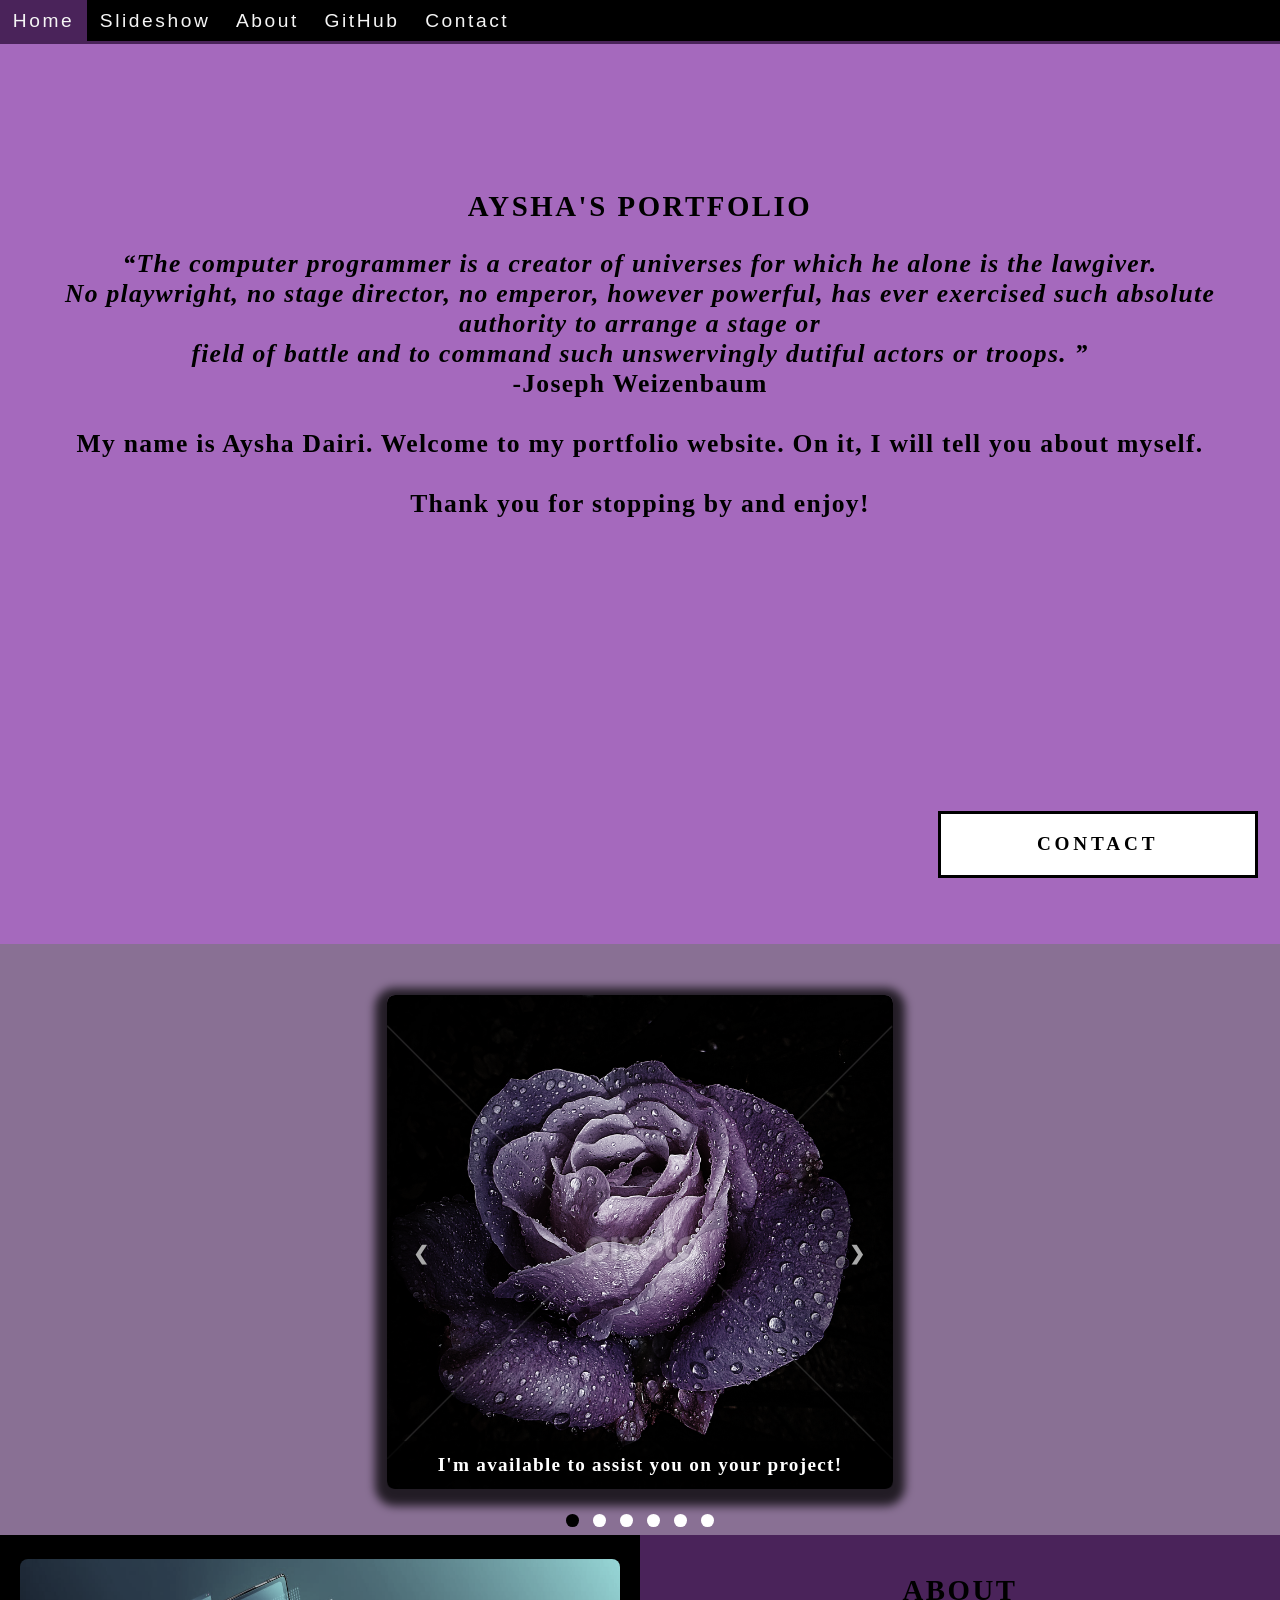
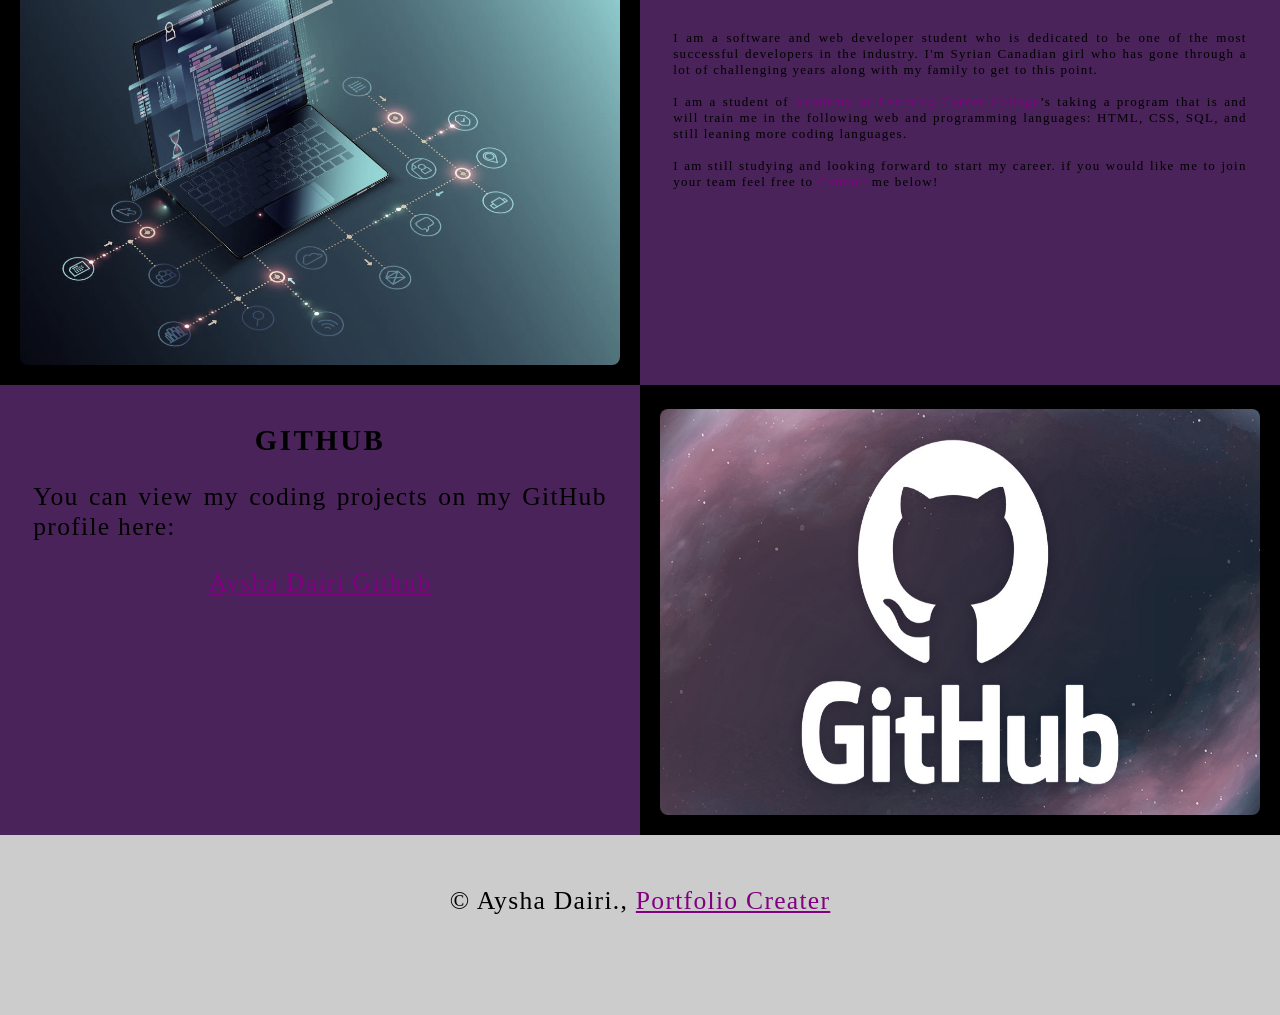
==== commit d9682461: "deleted unneeded column" ====
--- a/index.html
+++ b/index.html
@@ -143,13 +143,6 @@
         </div>
 
         <!--Contact section-->
-        <div class="Row" id="Contact">
-            <!--Contact image, left column-->
-            <div class="Column_2 Column_tall">
-                <img src="./img/contact.jpg" alt="Contact_Image">
-            </div>
-            <!--Contact form, right column-->
-            <div class="Column_1 Column_tall">
                 <button onclick="openForm()" class="Pop_Up_Button">CONTACT</button>
            <div class="form-popup" id="myForm">
                 <h1>Contact</h1>
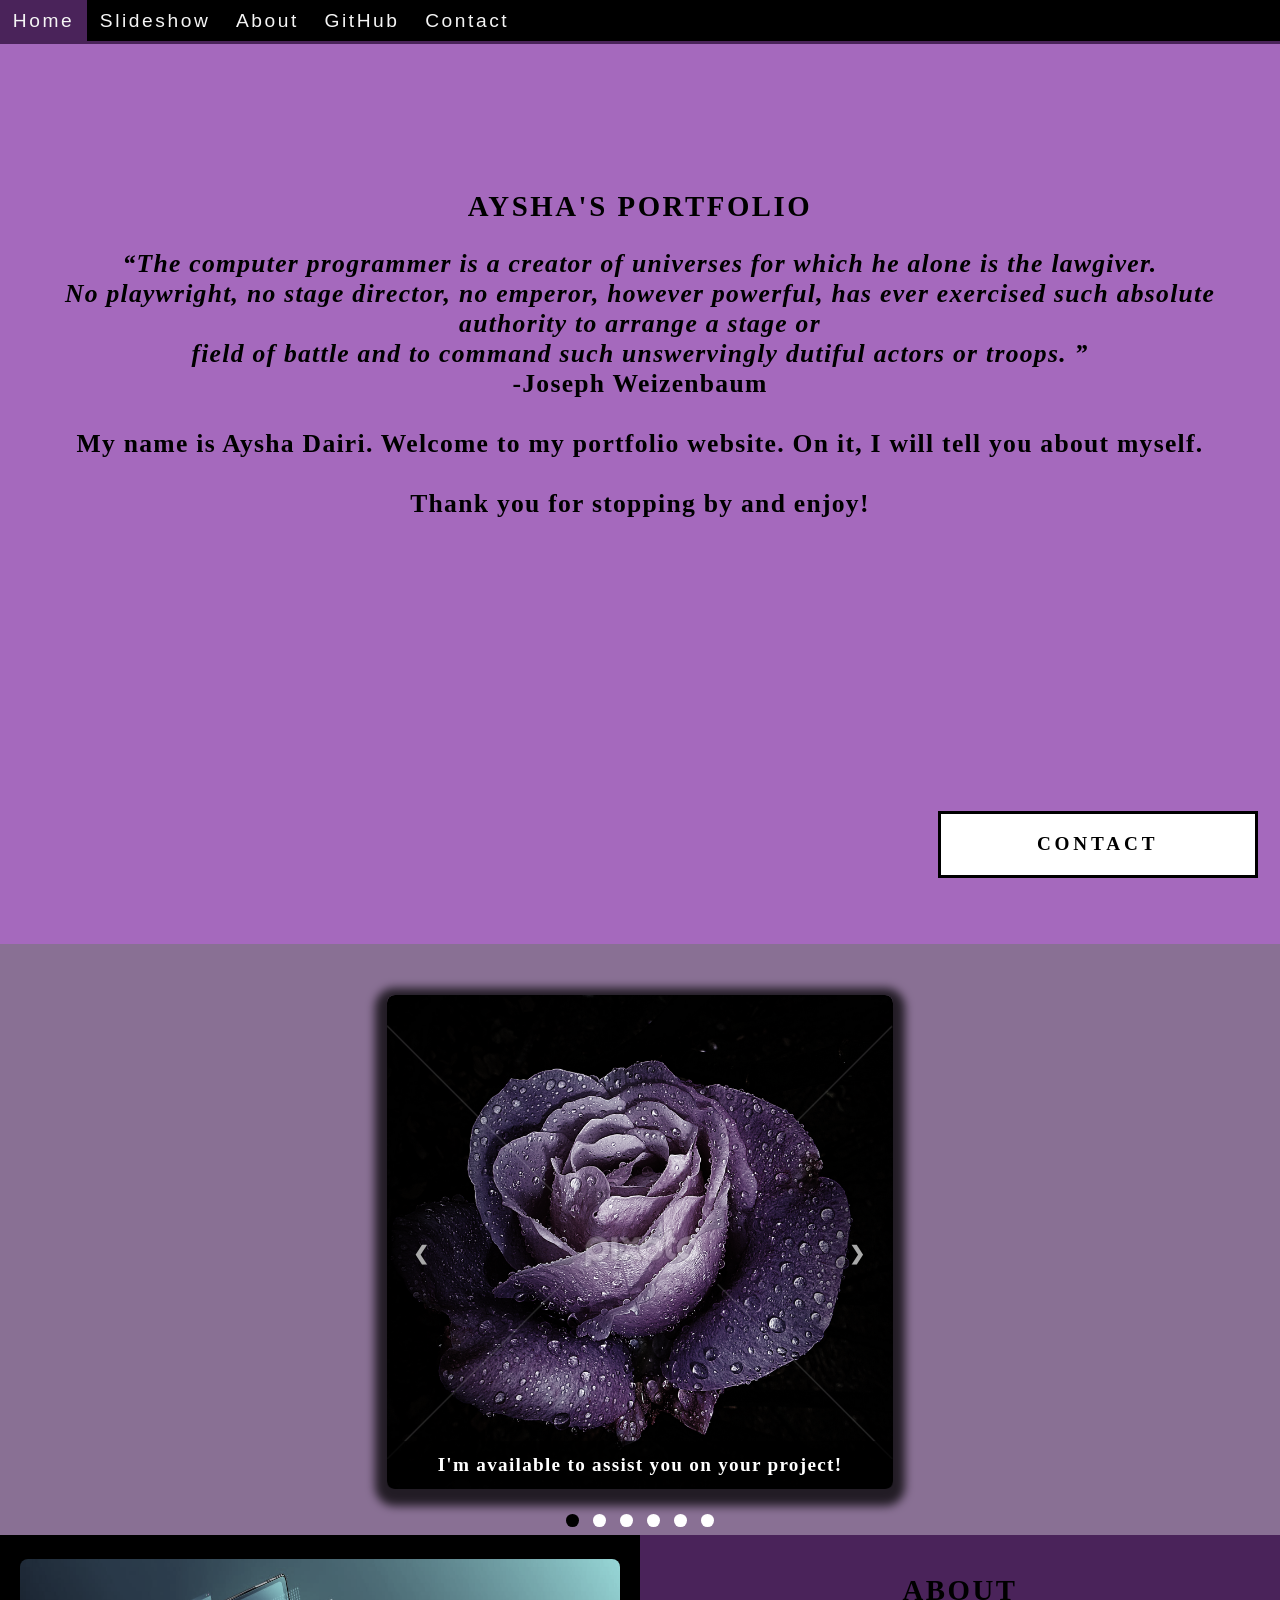
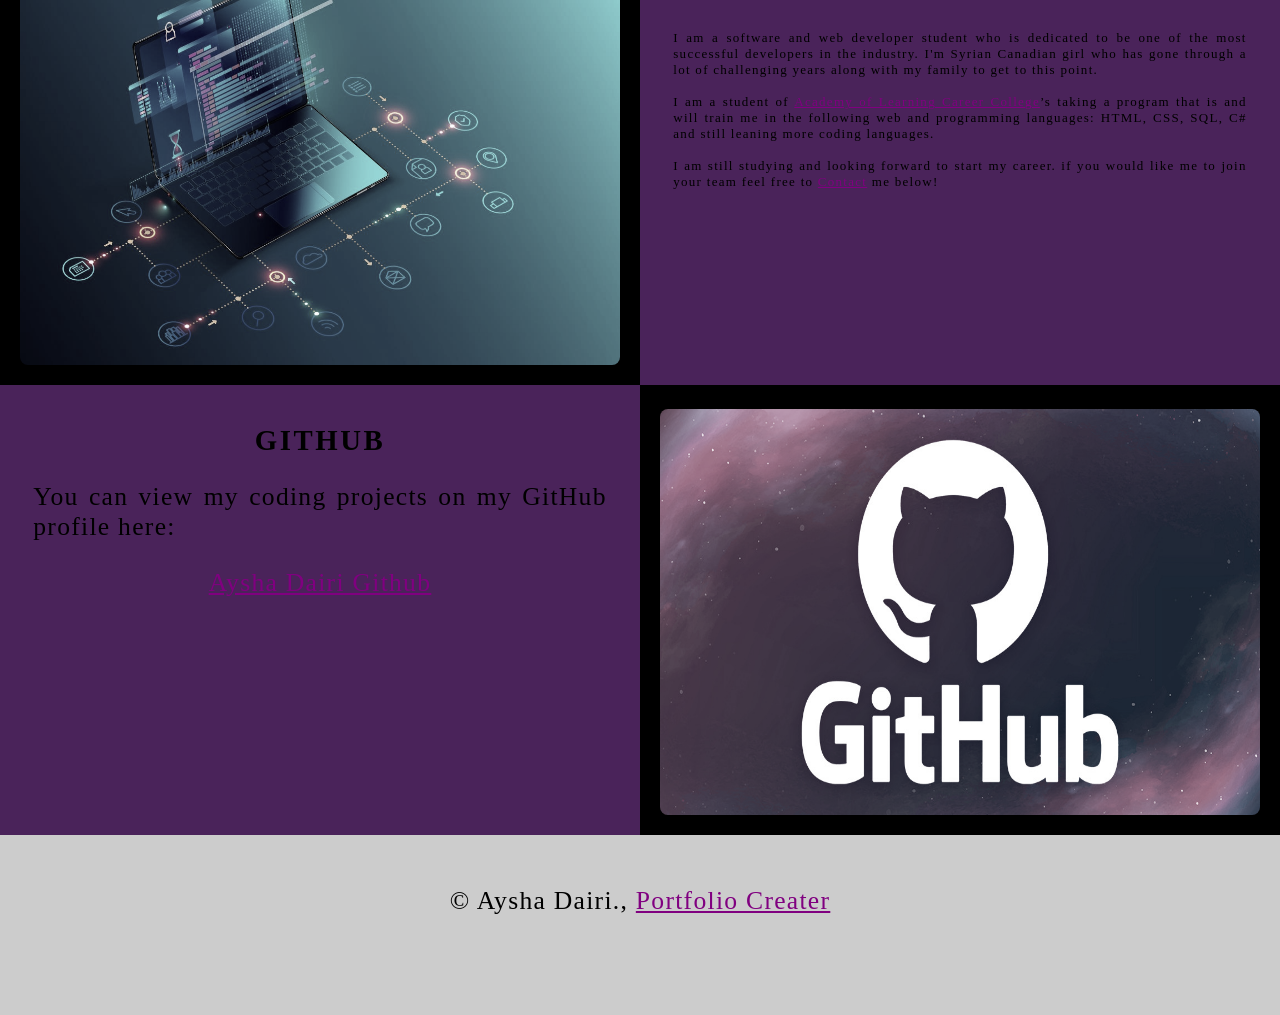
==== commit 9f6945da: "Added a new language that I have learned." ====
--- a/index.html
+++ b/index.html
@@ -118,7 +118,7 @@
                 <p id="separate">
                     I am a software and web developer student who is dedicated to be one of the most successful developers in the industry. I'm Syrian Canadian girl who has gone through a lot of challenging years along with my family to get to this point.
                     <br>
-                    <br>I am a student of <a href="https://www.academyofleaning.com" target="_blank">Academy of Learning Career College</a>’s taking a program that is and will train me in the following web and programming languages: HTML, CSS, SQL, and still leaning more coding languages. 
+                    <br>I am a student of <a href="https://www.academyofleaning.com" target="_blank">Academy of Learning Career College</a>’s taking a program that is and will train me in the following web and programming languages: HTML, CSS, SQL, C# and still leaning more coding languages. 
                     <br>
                     <br>I am still studying and looking forward to start my career. if you would like me to join your team feel free to <a href="#Contact">Contact</a> me below!
                 </p>
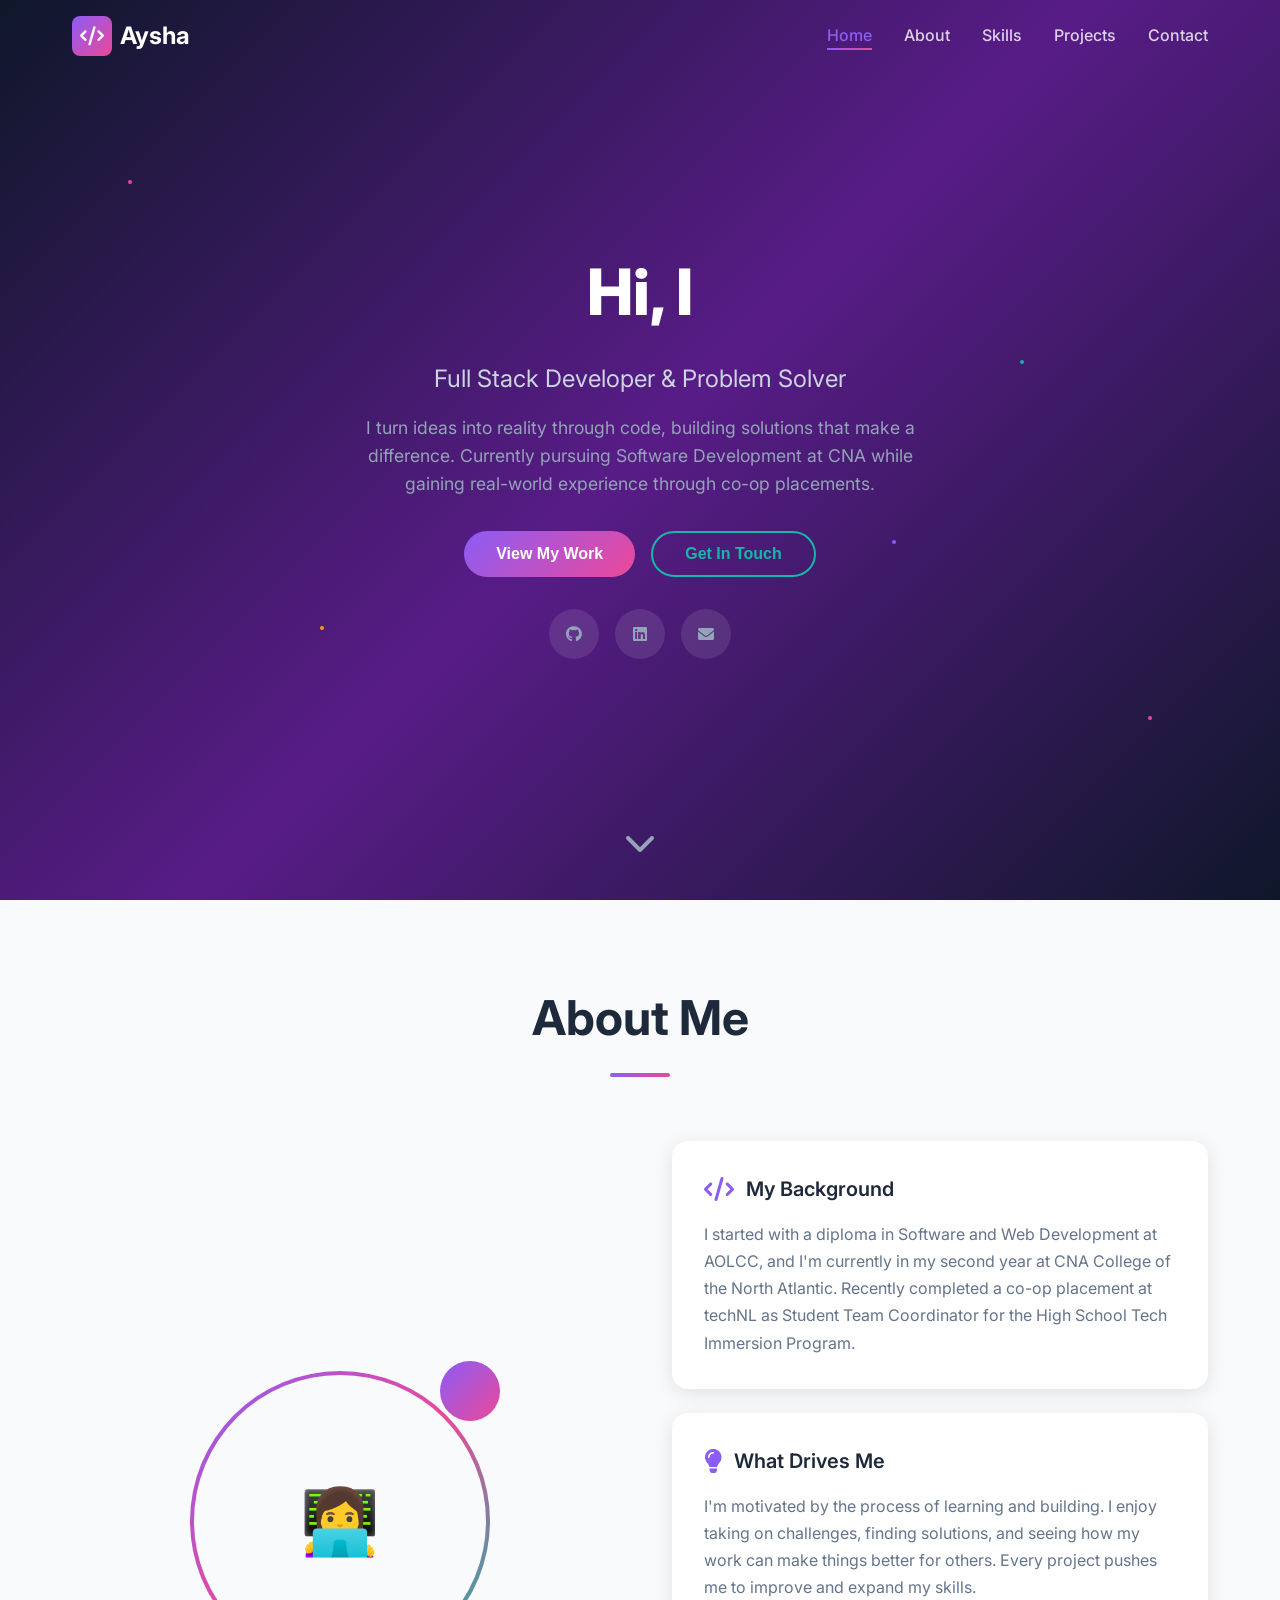
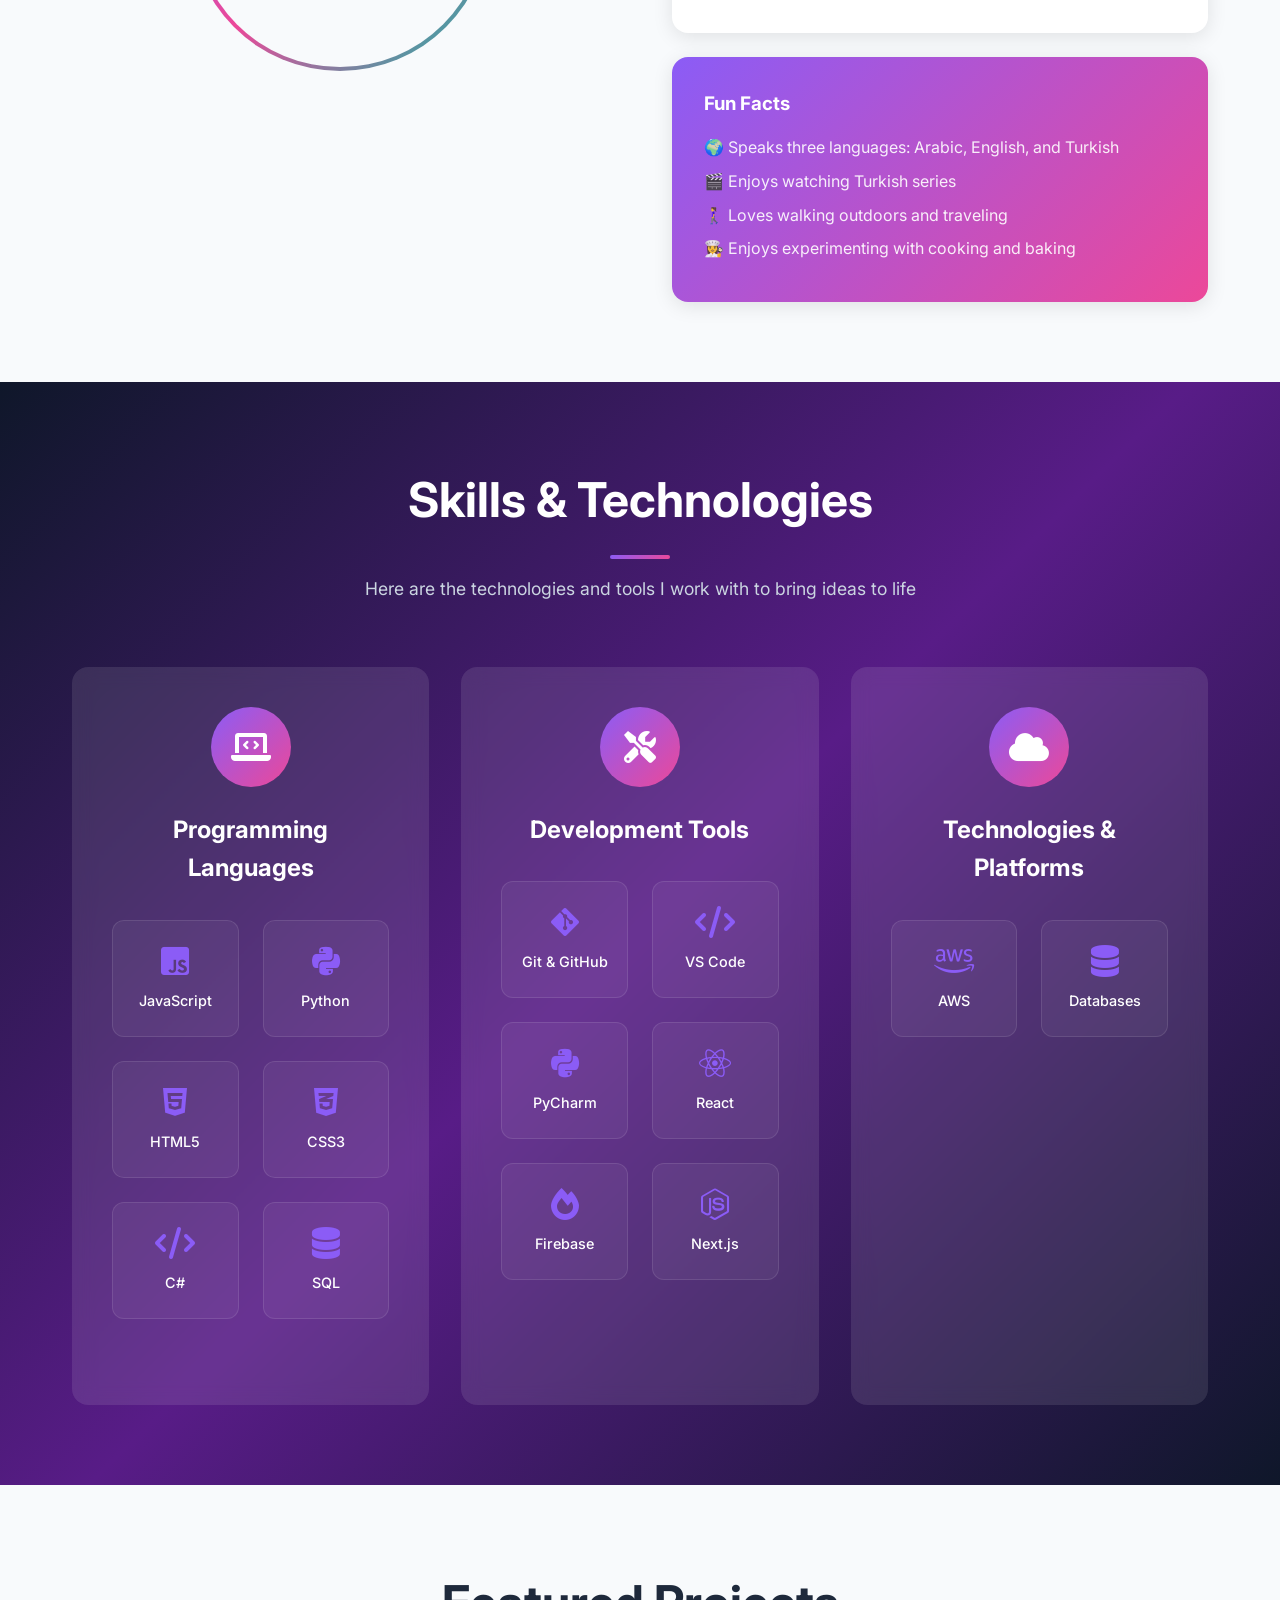
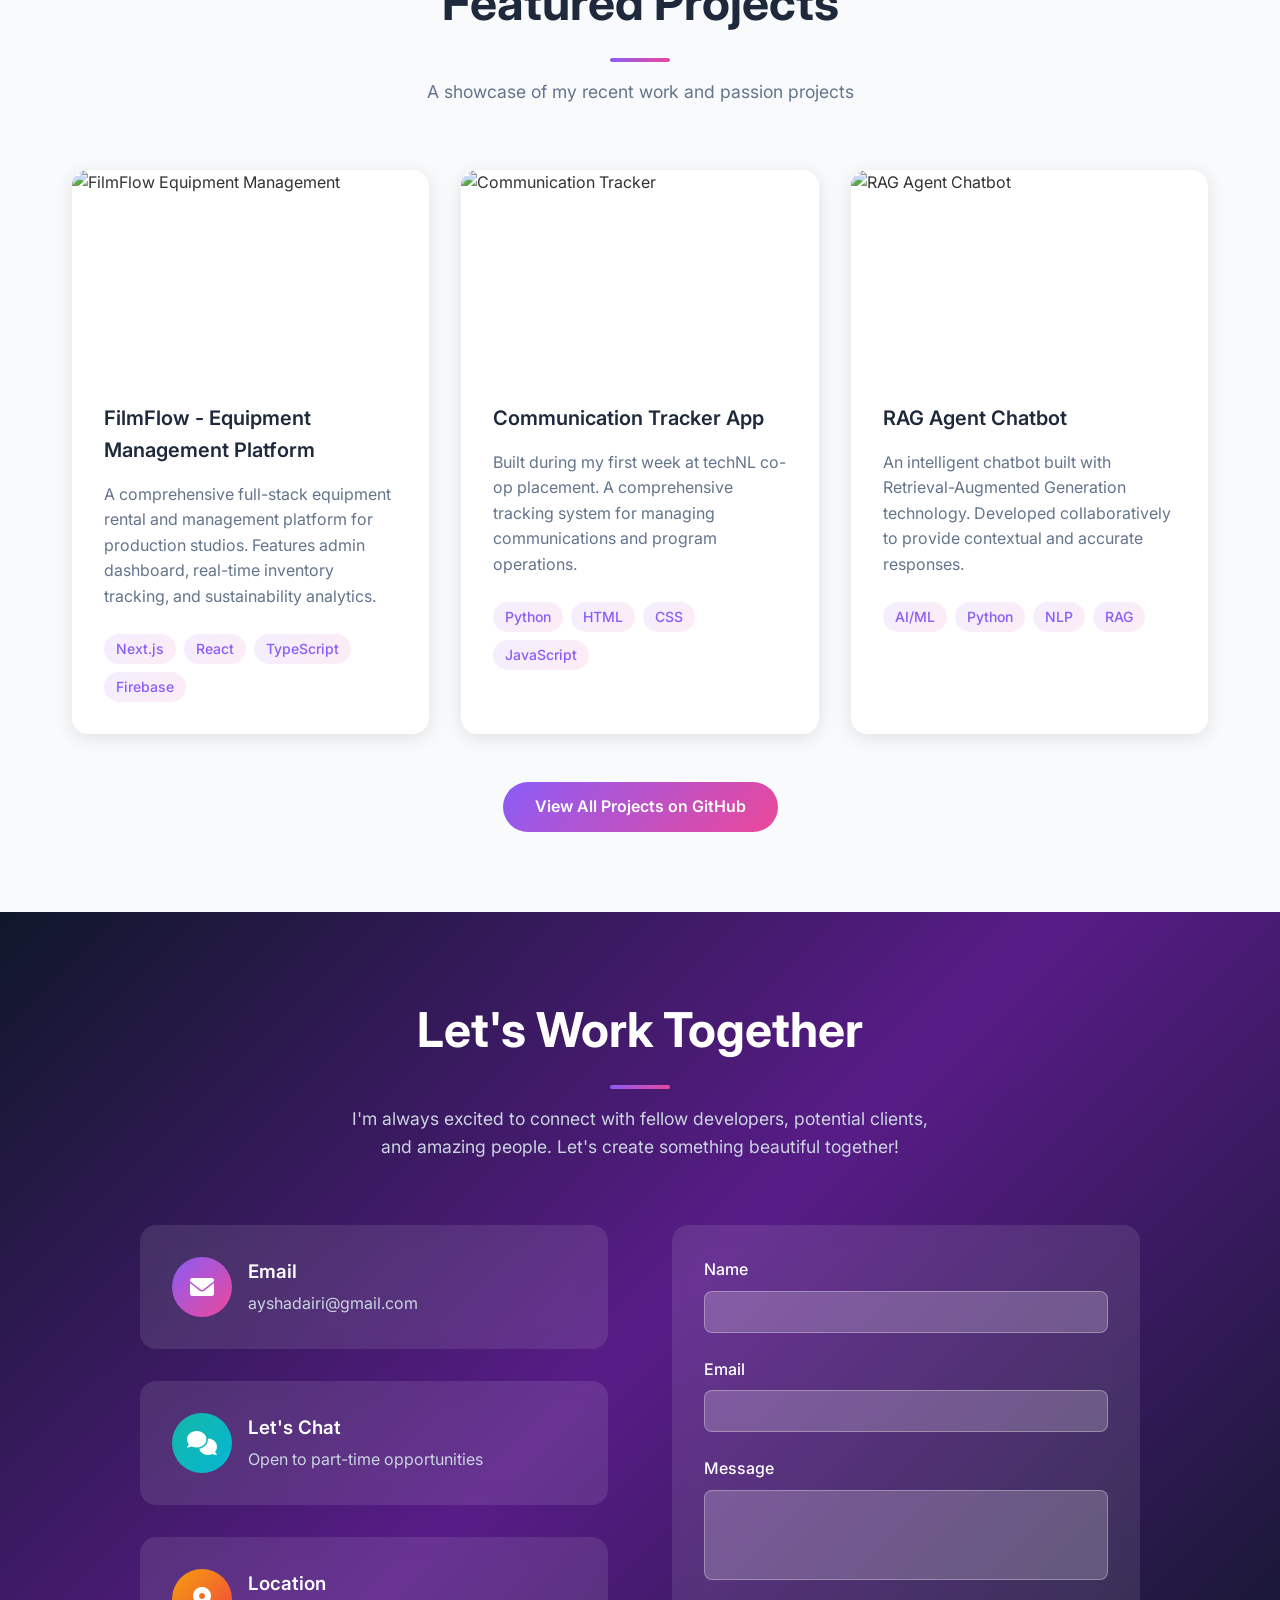
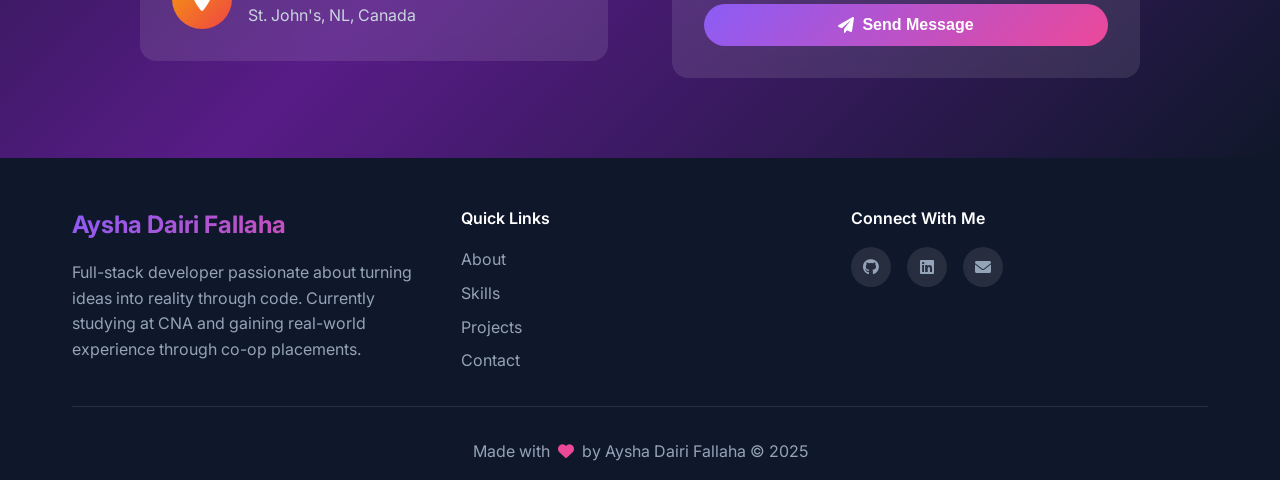
==== commit c73691fc: "Start repository" ====
--- a/index.html
+++ b/index.html
@@ -1,172 +1,491 @@
 <!DOCTYPE html>
-<html>
-    <!--Head-->
-    <head>
-        <meta charset="UTF-8">
-        <meta name="viewport" content="width=device-width" />
-        <title>Aysha's Portfolio</title>
-        <link rel="shortcut icon" type="img/png" 
-        href="img/codin_icon.png">
-        <link rel="stylesheet" type="text/css" href="./portfolio.css">
-    </head>
-
-     <!--Body-->
-     <body class="Background">
+<html lang="en">
+<head>
+    <meta charset="UTF-8">
+    <meta name="viewport" content="width=device-width, initial-scale=1.0">
+    <title>Aysha Dairi Fallaha - Full Stack Developer</title>
+    <link rel="stylesheet" href="styles.css">
+    <link href="https://fonts.googleapis.com/css2?family=Inter:wght@300;400;500;600;700;800;900&display=swap" rel="stylesheet">
+    <link rel="stylesheet" href="https://cdnjs.cloudflare.com/ajax/libs/font-awesome/6.0.0/css/all.min.css">
+</head>
+<body>
+    <!-- Navigation -->
+    <nav class="navbar" id="navbar">
+        <div class="nav-container">
+            <div class="nav-logo">
+                <div class="logo-icon">
+                    <i class="fas fa-code"></i>
+                </div>
+                <span class="logo-text">Aysha</span>
+            </div>
+            
+            <ul class="nav-menu" id="nav-menu">
+                <li class="nav-item">
+                    <a href="#home" class="nav-link">Home</a>
+                </li>
+                <li class="nav-item">
+                    <a href="#about" class="nav-link">About</a>
+                </li>
+                <li class="nav-item">
+                    <a href="#skills" class="nav-link">Skills</a>
+                </li>
+                <li class="nav-item">
+                    <a href="#projects" class="nav-link">Projects</a>
+                </li>
+                <li class="nav-item">
+                    <a href="#contact" class="nav-link">Contact</a>
+                </li>
+            </ul>
+            
+            <div class="hamburger" id="hamburger">
+                <span class="bar"></span>
+                <span class="bar"></span>
+                <span class="bar"></span>
+            </div>
+        </div>
+    </nav>
+
+    <!-- Hero Section -->
+    <section id="home" class="hero">
+        <div class="hero-particles">
+            <div class="particle"></div>
+            <div class="particle"></div>
+            <div class="particle"></div>
+            <div class="particle"></div>
+            <div class="particle"></div>
+        </div>
         
-        <!--Navbar-->
-        <div class="Navbar">
-            <a class="active" href="#Home">Home</a>
-            <!-- New section added -->
-            <a href="#Slideshow">Slideshow</a>
-            <a href="#About">About</a>
-            <a href="#GitHub">GitHub</a>
-            <!-- Onclick and ondblclick functions added to open and close the contact form -->
-            <a onclick="openForm()" ondblclick="closeForm()" 
-            class="contact">Contact</a>
-        </div>
-
-        <!--Breaks inserted to add space between navbar and the first heading-->
-        <br>
-        <br>
-
-
-
-         <!--Video text-->
-         <div class="Video_Text">
-            <h2 class="white-text">Aysha's Portfolio</h2>
-            <strong>
-                <p class="center">
-                    <q>The computer programmer is a creator of universes for which he alone is the lawgiver.
-                        <br>No playwright, no stage director, no emperor, however powerful, has ever exercised such absolute authority to arrange a stage or
-                        <br>field of battle and to command such unswervingly dutiful actors or troops.
-                    </q>
-                    <br> -Joseph Weizenbaum
-                    <br>
-                    <br> My name is Aysha Dairi. Welcome to my portfolio website. On it, I will tell you about myself.
-                    <br>
-                    <br> Thank you for stopping by and enjoy! 
+        <div class="hero-content">
+            <div class="hero-text">
+                <h1 class="hero-title">
+                    Hi, I'm <span class="gradient-text">Aysha Dairi Fallaha</span>
+                </h1>
+                <p class="hero-subtitle">Full Stack Developer & Problem Solver</p>
+                <p class="hero-description">
+                    I turn ideas into reality through code, building solutions that make a difference. 
+                    Currently pursuing Software Development at CNA while gaining real-world experience through co-op placements.
                 </p>
-            </strong>
-        </div>
-
-        <!-- Slideshow section added -->
-        <div id="Slideshow">
-            <div id="Slideshow_Background"> 
-                <div id="Slideshow_Container">
-                    <!-- Slide 1 of 6 -->
-                    <div class="mySlides fade">
-                        <img class="Slideshow_Images" src="img/flower.png" alt="Picture of a flower">
-                        <div class="text">I'm available to assist you on your project!</div>
-                    </div>
-                    <!-- Slide 2 of 6 -->
-                    <div class="mySlides fade">
-                        <img class="Slideshow_Images" src="img/HTML_CSS_and_Javascript.png" alt="HTML, CSS, and JS logos"> 
-                        <div class="text">I am a software development student who has been trained in these languages so far:<br>HTML, CSS, JavaScript,</div>
-                    </div>
-                    <!-- Slide 3 of 6 -->
-                    <div class="mySlides fade">
-                        <img class="Slideshow_Images" src="img/Python_logo.jpeg" alt="Python logo">
-                        <div class="text">the popular programming language Python,</div>
-                    </div>
-                    <!-- Slide 4 of 6 -->
-                    <div class="mySlides fade">
-                        <img class="Slideshow_Images" src="img/C_Sharp_and_Dot_NET.png" alt="C# logo">
-                        <div class="text">C#, .NET Framework, ASP.NET, MVC, </div>
-                    </div>
-                    <!-- Slide 5 of 6 -->
-                    <div class="mySlides fade">
-                        <img class="Slideshow_Images" src="img/SQL_and_Database.jpg" alt="SQL logo"> 
-                        <div class="text">back end development, databases and SQL.</div>
-                    </div>
-                    <!-- Slide 6 of 6 -->
-                    <div class="mySlides fade">
-                        <img class="Slideshow_Images" src="img/Contact_me.jpg" alt="phto of contact"> 
-                        <div class="text"><a class="white-text contact" onclick="openForm()">Contact me now!</a></div> 
-                    </div>
-                    <!-- Previous and next buttons -->
-                    <a class="Previous" onclick="plusSlides(-1)">&#10094;</a>
-                    <a class="Next" onclick="plusSlides(1)">&#10095;</a>
-                </div>
-                <br> <!-- Adds a space between the slideshow images and the dots -->
-
-                <!-- Slideshow dots (these are another way for users to navigate through the slideshow) -->
-                <div style="text-align: center">
-                    <span class="dot" onclick="currentSlide(1)"></span>
-                    <span class="dot" onclick="currentSlide(2)"></span>
-                    <span class="dot" onclick="currentSlide(3)"></span> 
-                    <span class="dot" onclick="currentSlide(4)"></span> 
-                    <span class="dot" onclick="currentSlide(5)"></span> 
-                    <span class="dot" onclick="currentSlide(6)"></span> 
-                </div>
-            </div>
-        </div>
-
-
-
-
-
-
-        <!--About section-->
-        <div class="Row" id="About">
-            <!--Left column-->
-            <div class="Column_2">
-                <img src="./img/coding.jpg" alt="picture of coding">
-            </div>
-            <!--Right column-->
-            <div class="Column_1">
-                <h2>About</h2>
-                <p id="separate">
-                    I am a software and web developer student who is dedicated to be one of the most successful developers in the industry. I'm Syrian Canadian girl who has gone through a lot of challenging years along with my family to get to this point.
-                    <br>
-                    <br>I am a student of <a href="https://www.academyofleaning.com" target="_blank">Academy of Learning Career College</a>’s taking a program that is and will train me in the following web and programming languages: HTML, CSS, SQL, C# and still leaning more coding languages. 
-                    <br>
-                    <br>I am still studying and looking forward to start my career. if you would like me to join your team feel free to <a href="#Contact">Contact</a> me below!
+                
+                <div class="hero-buttons">
+                    <button class="btn btn-primary" onclick="scrollToSection('projects')">
+                        View My Work
+                    </button>
+                    <button class="btn btn-secondary" onclick="scrollToSection('contact')">
+                        Get In Touch
+                    </button>
+                </div>
+                
+                <div class="social-links">
+                    <a href="#" class="social-link">
+                        <i class="fab fa-github"></i>
+                    </a>
+                    <a href="https://www.linkedin.com/in/aysha-dairi-fallaha-358886346/" class="social-link">
+                        <i class="fab fa-linkedin"></i>
+                    </a>
+                    <a href="mailto:ayshadairi@gmail.com" class="social-link">
+                        <i class="fas fa-envelope"></i>
+                    </a>
+                </div>
+            </div>
+        </div>
+        
+        <div class="scroll-indicator">
+            <i class="fas fa-chevron-down"></i>
+        </div>
+    </section>
+
+    <!-- About Section -->
+    <section id="about" class="about">
+        <div class="container">
+            <div class="section-header">
+                <h2 class="section-title">About Me</h2>
+                <div class="section-divider"></div>
+            </div>
+            
+            <div class="about-content">
+                <div class="about-image">
+                    <div class="image-container">
+                        <div class="profile-image">
+                            <div class="emoji">👩‍💻</div>
+                        </div>
+                        <div class="floating-icon">
+                            <i class="fas fa-sparkles"></i>
+                        </div>
+                    </div>
+                </div>
+                
+                <div class="about-text">
+                    <div class="about-card">
+                        <div class="card-header">
+                            <i class="fas fa-code"></i>
+                            <h3>My Background</h3>
+                        </div>
+                        <p>
+                            I started with a diploma in Software and Web Development at AOLCC, and I'm currently 
+                            in my second year at CNA College of the North Atlantic. Recently completed a co-op 
+                            placement at techNL as Student Team Coordinator for the High School Tech Immersion Program.
+                        </p>
+                    </div>
+                    
+                    <div class="about-card">
+                        <div class="card-header">
+                            <i class="fas fa-lightbulb"></i>
+                            <h3>What Drives Me</h3>
+                        </div>
+                        <p>
+                            I'm motivated by the process of learning and building. I enjoy taking on challenges, 
+                            finding solutions, and seeing how my work can make things better for others. 
+                            Every project pushes me to improve and expand my skills.
+                        </p>
+                    </div>
+                    
+                    <div class="about-card gradient-card">
+                        <h3>Fun Facts</h3>
+                        <ul class="fun-facts">
+                            <li>🌍 Speaks three languages: Arabic, English, and Turkish</li>
+                            <li>🎬 Enjoys watching Turkish series</li>
+                            <li>🚶‍♀️ Loves walking outdoors and traveling</li>
+                            <li>👩‍🍳 Enjoys experimenting with cooking and baking</li>
+                        </ul>
+                    </div>
+                </div>
+            </div>
+        </div>
+    </section>
+
+    <!-- Skills Section -->
+    <section id="skills" class="skills">
+        <div class="container">
+            <div class="section-header">
+                <h2 class="section-title">Skills & Technologies</h2>
+                <div class="section-divider"></div>
+                <p class="section-description">
+                    Here are the technologies and tools I work with to bring ideas to life
                 </p>
             </div>
-        </div>
-
-        <!--GitHub section-->
-        <div class="Row" id="GitHub">
-            <!--Left column-->
-            <div class="Column_1">
-                <h2>GitHub</h2>
-                <p>
-                    You can view my coding projects on my GitHub profile here:
-                    <br>
-                    <p class="center"><a href="https://github.com/ayshadairi" target="_blank"> Aysha Dairi Github</a></p>
+            
+            <div class="skills-grid">
+                <div class="tech-category">
+                    <div class="category-icon">
+                        <i class="fas fa-laptop-code"></i>
+                    </div>
+                    <h3 class="category-title">Programming Languages</h3>
+                    <div class="tech-grid">
+                        <div class="tech-item">
+                            <i class="fab fa-js-square"></i>
+                            <span>JavaScript</span>
+                        </div>
+                        <div class="tech-item">
+                            <i class="fab fa-python"></i>
+                            <span>Python</span>
+                        </div>
+                        <div class="tech-item">
+                            <i class="fab fa-html5"></i>
+                            <span>HTML5</span>
+                        </div>
+                        <div class="tech-item">
+                            <i class="fab fa-css3-alt"></i>
+                            <span>CSS3</span>
+                        </div>
+                        <div class="tech-item">
+                            <i class="fas fa-code"></i>
+                            <span>C#</span>
+                        </div>
+                        <div class="tech-item">
+                            <i class="fas fa-database"></i>
+                            <span>SQL</span>
+                        </div>
+                    </div>
+                </div>
+                
+                <div class="tech-category">
+                    <div class="category-icon">
+                        <i class="fas fa-tools"></i>
+                    </div>
+                    <h3 class="category-title">Development Tools</h3>
+                    <div class="tech-grid">
+                        <div class="tech-item">
+                            <i class="fab fa-git-alt"></i>
+                            <span>Git & GitHub</span>
+                        </div>
+                        <div class="tech-item">
+                            <i class="fas fa-code"></i>
+                            <span>VS Code</span>
+                        </div>
+                        <div class="tech-item">
+                            <i class="fab fa-python"></i>
+                            <span>PyCharm</span>
+                        </div>
+                        <div class="tech-item">
+                            <i class="fab fa-react"></i>
+                            <span>React</span>
+                        </div>
+                        <div class="tech-item">
+                            <i class="fas fa-fire"></i>
+                            <span>Firebase</span>
+                        </div>
+                        <div class="tech-item">
+                            <i class="fab fa-node-js"></i>
+                            <span>Next.js</span>
+                        </div>
+                    </div>
+                </div>
+                
+                <div class="tech-category">
+                    <div class="category-icon">
+                        <i class="fas fa-cloud"></i>
+                    </div>
+                    <h3 class="category-title">Technologies & Platforms</h3>
+                    <div class="tech-grid">
+                        <div class="tech-item">
+                            <i class="fab fa-aws"></i>
+                            <span>AWS</span>
+                        </div>
+                        <div class="tech-item">
+                            <i class="fas fa-database"></i>
+                            <span>Databases</span>
+                        </div>
+                        <div class="tech-item">
+                            <i class="fas fa-robot"></i>
+                            <span>AI/ML</span>
+                        </div>
+                        <div class="tech-item">
+                            <i class="fas fa-mobile-alt"></i>
+                            <span>Responsive Design</span>
+                        </div>
+                        <div class="tech-item">
+                            <i class="fas fa-server"></i>
+                            <span>Full Stack</span>
+                        </div>
+                        <div class="tech-item">
+                            <i class="fas fa-project-diagram"></i>
+                            <span>System Design</span>
+                        </div>
+                    </div>
+                </div>
+            </div>
+        </div>
+    </section>
+
+    <!-- Projects Section -->
+    <section id="projects" class="projects">
+        <div class="container">
+            <div class="section-header">
+                <h2 class="section-title">Featured Projects</h2>
+                <div class="section-divider"></div>
+                <p class="section-description">
+                    A showcase of my recent work and passion projects
                 </p>
             </div>
-            <!--Right column-->
-            <div class="Column_2">
-                <a href="https://github.com/the-tech-academy" target="_blank"><img src="./img/GitHub.jpeg" alt="GitHub Logo"></a>
-            </div>
-        </div>
-
-        <!--Contact section-->
-                <button onclick="openForm()" class="Pop_Up_Button">CONTACT</button>
-           <div class="form-popup" id="myForm">
-                <h1>Contact</h1>
-                <!--This specifies where and how to send the form data; we are leaving it blank-->
-                <form action="https://formspree.io/f/xoqooerj" method="POST" class="form-container"> <!-- Here we are utilizing a 3rd party service to submit the contact form data, insert your formspree endpoint in the action attribute -->
-                    <label for="name"><b>Name</b></label>
-                        <input type="text" placeholder="Please enter your name here" name="name" required>
-                    <label for="email"><b>Email</b></label>
-                        <input type="text" id="Email" name="Email" placeholder="Please enter your email here" name="email" required>
-                    <label for="message"><b>Message</b></label>
-                        <input type="text" id="Message" name="Message" placeholder="Please write your message here" name="message">
-                        <button type="submit" class="btn">SUBMIT</button>
-                        <button type="button" class="btn cancel" onclick="closeForm()">CLOSE</button>
-                </form>
-            </div>
-        </div>
-
-        <!--Footer section-->
-        <footer>
-            <p>
-                <p class="center">&copy Aysha Dairi., <a href="https://github.com/ayshadairi" target="_blank">Portfolio Creater</a></p>
-                <br>
-            </p>
-        </footer>
-        <script src="sample_portfolio.js"></script>
-    </body>
+            
+            <div class="projects-grid">
+                <div class="project-card">
+                    <div class="project-image">
+                        <img src="https://images.pexels.com/photos/3184292/pexels-photo-3184292.jpeg?auto=compress&cs=tinysrgb&w=500" alt="FilmFlow Equipment Management">
+                        <div class="project-overlay">
+                            <div class="project-links">
+                                <a href="https://github.com/ayshadairi" class="project-link">
+                                    <i class="fab fa-github"></i>
+                                </a>
+                                <a href="#" class="project-link">
+                                    <i class="fas fa-external-link-alt"></i>
+                                </a>
+                            </div>
+                        </div>
+                    </div>
+                    <div class="project-content">
+                        <h3 class="project-title">FilmFlow - Equipment Management Platform</h3>
+                        <p class="project-description">
+                            A comprehensive full-stack equipment rental and management platform for production studios. Features admin dashboard, real-time inventory tracking, and sustainability analytics.
+                        </p>
+                        <div class="project-tech">
+                            <span class="tech-tag">Next.js</span>
+                            <span class="tech-tag">React</span>
+                            <span class="tech-tag">TypeScript</span>
+                            <span class="tech-tag">Firebase</span>
+                        </div>
+                    </div>
+                </div>
+                
+                <div class="project-card">
+                    <div class="project-image">
+                        <img src="https://images.pexels.com/photos/8386440/pexels-photo-8386440.jpeg?auto=compress&cs=tinysrgb&w=500" alt="Communication Tracker">
+                        <div class="project-overlay">
+                            <div class="project-links">
+                                <a href="https://github.com/ayshadairi" class="project-link">
+                                    <i class="fab fa-github"></i>
+                                </a>
+                                <a href="#" class="project-link">
+                                    <i class="fas fa-external-link-alt"></i>
+                                </a>
+                            </div>
+                        </div>
+                    </div>
+                    <div class="project-content">
+                        <h3 class="project-title">Communication Tracker App</h3>
+                        <p class="project-description">
+                            Built during my first week at techNL co-op placement. A comprehensive tracking system for managing communications and program operations.
+                        </p>
+                        <div class="project-tech">
+                            <span class="tech-tag">Python</span>
+                            <span class="tech-tag">HTML</span>
+                            <span class="tech-tag">CSS</span>
+                            <span class="tech-tag">JavaScript</span>
+                        </div>
+                    </div>
+                </div>
+                
+                <div class="project-card">
+                    <div class="project-image">
+                        <img src="https://images.pexels.com/photos/8386434/pexels-photo-8386434.jpeg?auto=compress&cs=tinysrgb&w=500" alt="RAG Agent Chatbot">
+                        <div class="project-overlay">
+                            <div class="project-links">
+                                <a href="https://github.com/ayshadairi" class="project-link">
+                                    <i class="fab fa-github"></i>
+                                </a>
+                                <a href="#" class="project-link">
+                                    <i class="fas fa-external-link-alt"></i>
+                                </a>
+                            </div>
+                        </div>
+                    </div>
+                    <div class="project-content">
+                        <h3 class="project-title">RAG Agent Chatbot</h3>
+                        <p class="project-description">
+                            An intelligent chatbot built with Retrieval-Augmented Generation technology. Developed collaboratively to provide contextual and accurate responses.
+                        </p>
+                        <div class="project-tech">
+                            <span class="tech-tag">AI/ML</span>
+                            <span class="tech-tag">Python</span>
+                            <span class="tech-tag">NLP</span>
+                            <span class="tech-tag">RAG</span>
+                        </div>
+                    </div>
+                </div>
+            </div>
+            
+            <div class="projects-cta">
+                <a href="https://github.com/ayshadairi" class="btn btn-primary">View All Projects on GitHub</a>
+            </div>
+        </div>
+    </section>
+
+    <!-- Contact Section -->
+    <section id="contact" class="contact">
+        <div class="container">
+            <div class="section-header">
+                <h2 class="section-title">Let's Work Together</h2>
+                <div class="section-divider"></div>
+                <p class="section-description">
+                    I'm always excited to connect with fellow developers, potential clients, and amazing people. 
+                    Let's create something beautiful together!
+                </p>
+            </div>
+            
+            <div class="contact-content">
+                <div class="contact-info">
+                    <div class="contact-card">
+                        <div class="contact-icon email">
+                            <i class="fas fa-envelope"></i>
+                        </div>
+                        <div class="contact-details">
+                            <h3>Email</h3>
+                            <p>ayshadairi@gmail.com</p>
+                        </div>
+                    </div>
+                    
+                    <div class="contact-card">
+                        <div class="contact-icon chat">
+                            <i class="fas fa-comments"></i>
+                        </div>
+                        <div class="contact-details">
+                            <h3>Let's Chat</h3>
+                            <p>Open to part-time opportunities</p>
+                        </div>
+                    </div>
+                    
+                    <div class="contact-card">
+                        <div class="contact-icon location">
+                            <i class="fas fa-map-marker-alt"></i>
+                        </div>
+                        <div class="contact-details">
+                            <h3>Location</h3>
+                            <p>St. John's, NL, Canada</p>
+                        </div>
+                    </div>
+                </div>
+                
+                <div class="contact-form-container">
+                    <form class="contact-form" id="contact-form">
+                        <div class="form-group">
+                            <label for="name">Name</label>
+                            <input type="text" id="name" name="name" required>
+                        </div>
+                        
+                        <div class="form-group">
+                            <label for="email">Email</label>
+                            <input type="email" id="email" name="email" required>
+                        </div>
+                        
+                        <div class="form-group">
+                            <label for="message">Message</label>
+                            <textarea id="message" name="message" rows="4" required></textarea>
+                        </div>
+                        
+                        <button type="submit" class="btn btn-primary btn-full">
+                            <i class="fas fa-paper-plane"></i>
+                            Send Message
+                        </button>
+                    </form>
+                </div>
+            </div>
+        </div>
+    </section>
+
+    <!-- Footer -->
+    <footer class="footer">
+        <div class="container">
+            <div class="footer-content">
+                <div class="footer-section">
+                    <h3 class="footer-title">Aysha Dairi Fallaha</h3>
+                    <p class="footer-description">
+                        Full-stack developer passionate about turning ideas into reality through code. 
+                        Currently studying at CNA and gaining real-world experience through co-op placements.
+                    </p>
+                </div>
+                
+                <div class="footer-section">
+                    <h4 class="footer-subtitle">Quick Links</h4>
+                    <ul class="footer-links">
+                        <li><a href="#about">About</a></li>
+                        <li><a href="#skills">Skills</a></li>
+                        <li><a href="#projects">Projects</a></li>
+                        <li><a href="#contact">Contact</a></li>
+                    </ul>
+                </div>
+                
+                <div class="footer-section">
+                    <h4 class="footer-subtitle">Connect With Me</h4>
+                    <div class="footer-social">
+                        <a href="https://github.com/ayshadairi" class="social-link">
+                            <i class="fab fa-github"></i>
+                        </a>
+                        <a href="https://www.linkedin.com/in/aysha-dairi-fallaha-358886346/" class="social-link">
+                            <i class="fab fa-linkedin"></i>
+                        </a>
+                        <a href="mailto:ayshadairi@gmail.com" class="social-link">
+                            <i class="fas fa-envelope"></i>
+                        </a>
+                    </div>
+                </div>
+            </div>
+            
+            <div class="footer-bottom">
+                <p>Made with <i class="fas fa-heart"></i> by Aysha Dairi Fallaha © 2025</p>
+            </div>
+        </div>
+    </footer>
+
+    <script src="script.js"></script>
+</body>
 </html>
--- a/styles.css
+++ b/styles.css
@@ -0,0 +1,1096 @@
+/* Reset and Base Styles */
+* {
+    margin: 0;
+    padding: 0;
+    box-sizing: border-box;
+}
+
+html {
+    scroll-behavior: smooth;
+}
+
+body {
+    font-family: 'Inter', sans-serif;
+    line-height: 1.6;
+    color: #333;
+    overflow-x: hidden;
+}
+
+.container {
+    max-width: 1200px;
+    margin: 0 auto;
+    padding: 0 2rem;
+}
+
+/* Navigation */
+.navbar {
+    position: fixed;
+    top: 0;
+    width: 100%;
+    z-index: 1000;
+    transition: all 0.3s ease;
+    padding: 1rem 0;
+}
+
+.navbar.scrolled {
+    background: rgba(255, 255, 255, 0.95);
+    backdrop-filter: blur(10px);
+    box-shadow: 0 2px 20px rgba(0, 0, 0, 0.1);
+}
+
+.nav-container {
+    max-width: 1200px;
+    margin: 0 auto;
+    padding: 0 2rem;
+    display: flex;
+    justify-content: space-between;
+    align-items: center;
+}
+
+.nav-logo {
+    display: flex;
+    align-items: center;
+    gap: 0.5rem;
+}
+
+.logo-icon {
+    width: 40px;
+    height: 40px;
+    background: linear-gradient(135deg, #8b5cf6, #ec4899);
+    border-radius: 8px;
+    display: flex;
+    align-items: center;
+    justify-content: center;
+    color: white;
+    font-size: 1.2rem;
+}
+
+.logo-text {
+    font-size: 1.5rem;
+    font-weight: 700;
+    color: white;
+    transition: color 0.3s ease;
+}
+
+.navbar.scrolled .logo-text {
+    color: #1e293b;
+}
+
+.nav-menu {
+    display: flex;
+    list-style: none;
+    gap: 2rem;
+}
+
+.nav-link {
+    text-decoration: none;
+    color: rgba(255, 255, 255, 0.8);
+    font-weight: 500;
+    transition: all 0.3s ease;
+    position: relative;
+}
+
+.navbar.scrolled .nav-link {
+    color: #64748b;
+}
+
+.nav-link:hover {
+    color: #8b5cf6;
+}
+
+.nav-link::after {
+    content: '';
+    position: absolute;
+    bottom: -5px;
+    left: 0;
+    width: 0;
+    height: 2px;
+    background: linear-gradient(135deg, #8b5cf6, #ec4899);
+    transition: width 0.3s ease;
+}
+
+.nav-link:hover::after {
+    width: 100%;
+}
+
+.hamburger {
+    display: none;
+    flex-direction: column;
+    cursor: pointer;
+}
+
+.bar {
+    width: 25px;
+    height: 3px;
+    background: white;
+    margin: 3px 0;
+    transition: 0.3s;
+}
+
+.navbar.scrolled .bar {
+    background: #1e293b;
+}
+
+/* Hero Section */
+.hero {
+    min-height: 100vh;
+    background: linear-gradient(135deg, #0f172a 0%, #581c87 50%, #0f172a 100%);
+    display: flex;
+    align-items: center;
+    justify-content: center;
+    position: relative;
+    overflow: hidden;
+}
+
+.hero-particles {
+    position: absolute;
+    top: 0;
+    left: 0;
+    width: 100%;
+    height: 100%;
+    pointer-events: none;
+}
+
+.particle {
+    position: absolute;
+    width: 4px;
+    height: 4px;
+    background: #8b5cf6;
+    border-radius: 50%;
+    animation: float 6s ease-in-out infinite;
+}
+
+.particle:nth-child(1) {
+    top: 20%;
+    left: 10%;
+    animation-delay: 0s;
+    background: #ec4899;
+}
+
+.particle:nth-child(2) {
+    top: 40%;
+    right: 20%;
+    animation-delay: 2s;
+    background: #14b8a6;
+}
+
+.particle:nth-child(3) {
+    bottom: 30%;
+    left: 25%;
+    animation-delay: 4s;
+    background: #f59e0b;
+}
+
+.particle:nth-child(4) {
+    top: 60%;
+    right: 30%;
+    animation-delay: 1s;
+    background: #8b5cf6;
+}
+
+.particle:nth-child(5) {
+    bottom: 20%;
+    right: 10%;
+    animation-delay: 3s;
+    background: #ec4899;
+}
+
+@keyframes float {
+    0%, 100% {
+        transform: translateY(0px) scale(1);
+        opacity: 0.7;
+    }
+    50% {
+        transform: translateY(-20px) scale(1.1);
+        opacity: 1;
+    }
+}
+
+.hero-content {
+    text-align: center;
+    color: white;
+    z-index: 2;
+    max-width: 800px;
+    padding: 0 2rem;
+}
+
+.hero-title {
+    font-size: clamp(2.5rem, 5vw, 4rem);
+    font-weight: 800;
+    margin-bottom: 1rem;
+    animation: fadeInUp 1s ease-out;
+}
+
+.gradient-text {
+    background: linear-gradient(135deg, #8b5cf6, #ec4899, #14b8a6);
+    -webkit-background-clip: text;
+    -webkit-text-fill-color: transparent;
+    background-clip: text;
+}
+
+.hero-subtitle {
+    font-size: clamp(1.2rem, 3vw, 1.5rem);
+    margin-bottom: 1rem;
+    color: #cbd5e1;
+    animation: fadeInUp 1s ease-out 0.3s both;
+}
+
+.hero-description {
+    font-size: 1.1rem;
+    color: #94a3b8;
+    margin-bottom: 2rem;
+    max-width: 600px;
+    margin-left: auto;
+    margin-right: auto;
+    animation: fadeInUp 1s ease-out 0.6s both;
+}
+
+.hero-buttons {
+    display: flex;
+    gap: 1rem;
+    justify-content: center;
+    margin-bottom: 2rem;
+    flex-wrap: wrap;
+    animation: fadeInUp 1s ease-out 0.9s both;
+}
+
+.btn {
+    padding: 0.75rem 2rem;
+    border: none;
+    border-radius: 50px;
+    font-weight: 600;
+    font-size: 1rem;
+    cursor: pointer;
+    transition: all 0.3s ease;
+    text-decoration: none;
+    display: inline-flex;
+    align-items: center;
+    gap: 0.5rem;
+}
+
+.btn-primary {
+    background: linear-gradient(135deg, #8b5cf6, #ec4899);
+    color: white;
+}
+
+.btn-primary:hover {
+    transform: translateY(-2px);
+    box-shadow: 0 10px 25px rgba(139, 92, 246, 0.3);
+}
+
+.btn-secondary {
+    background: transparent;
+    color: #14b8a6;
+    border: 2px solid #14b8a6;
+}
+
+.btn-secondary:hover {
+    background: #14b8a6;
+    color: white;
+    transform: translateY(-2px);
+}
+
+.btn-full {
+    width: 100%;
+    justify-content: center;
+}
+
+.social-links {
+    display: flex;
+    justify-content: center;
+    gap: 1rem;
+    animation: fadeInUp 1s ease-out 1.2s both;
+}
+
+.social-link {
+    width: 50px;
+    height: 50px;
+    border-radius: 50%;
+    background: rgba(255, 255, 255, 0.1);
+    display: flex;
+    align-items: center;
+    justify-content: center;
+    color: #94a3b8;
+    text-decoration: none;
+    transition: all 0.3s ease;
+    backdrop-filter: blur(10px);
+}
+
+.social-link:hover {
+    background: rgba(139, 92, 246, 0.2);
+    color: #8b5cf6;
+    transform: translateY(-3px);
+}
+
+.scroll-indicator {
+    position: absolute;
+    bottom: 2rem;
+    left: 50%;
+    transform: translateX(-50%);
+    color: #94a3b8;
+    font-size: 2rem;
+    animation: bounce 2s infinite;
+}
+
+@keyframes bounce {
+    0%, 20%, 50%, 80%, 100% {
+        transform: translateX(-50%) translateY(0);
+    }
+    40% {
+        transform: translateX(-50%) translateY(-10px);
+    }
+    60% {
+        transform: translateX(-50%) translateY(-5px);
+    }
+}
+
+@keyframes fadeInUp {
+    from {
+        opacity: 0;
+        transform: translateY(30px);
+    }
+    to {
+        opacity: 1;
+        transform: translateY(0);
+    }
+}
+
+/* Section Styles */
+.section-header {
+    text-align: center;
+    margin-bottom: 4rem;
+}
+
+.section-title {
+    font-size: clamp(2rem, 4vw, 3rem);
+    font-weight: 700;
+    margin-bottom: 1rem;
+    color: #1e293b;
+}
+
+.skills .section-title,
+.contact .section-title {
+    color: white;
+}
+
+.section-divider {
+    width: 60px;
+    height: 4px;
+    background: linear-gradient(135deg, #8b5cf6, #ec4899);
+    margin: 0 auto 1rem;
+    border-radius: 2px;
+}
+
+.section-description {
+    font-size: 1.1rem;
+    color: #64748b;
+    max-width: 600px;
+    margin: 0 auto;
+}
+
+.skills .section-description,
+.contact .section-description {
+    color: #cbd5e1;
+}
+
+/* About Section */
+.about {
+    padding: 5rem 0;
+    background: #f8fafc;
+}
+
+.about-content {
+    display: grid;
+    grid-template-columns: 1fr 1fr;
+    gap: 4rem;
+    align-items: center;
+}
+
+.about-image {
+    display: flex;
+    justify-content: center;
+}
+
+.image-container {
+    position: relative;
+}
+
+.profile-image {
+    width: 300px;
+    height: 300px;
+    background: linear-gradient(135deg, #8b5cf6, #ec4899, #14b8a6);
+    border-radius: 50%;
+    display: flex;
+    align-items: center;
+    justify-content: center;
+    position: relative;
+}
+
+.profile-image::before {
+    content: '';
+    position: absolute;
+    inset: 4px;
+    background: #f8fafc;
+    border-radius: 50%;
+}
+
+.emoji {
+    font-size: 4rem;
+    z-index: 2;
+}
+
+.floating-icon {
+    position: absolute;
+    top: -10px;
+    right: -10px;
+    width: 60px;
+    height: 60px;
+    background: linear-gradient(135deg, #8b5cf6, #ec4899);
+    border-radius: 50%;
+    display: flex;
+    align-items: center;
+    justify-content: center;
+    color: white;
+    font-size: 1.5rem;
+    animation: pulse 2s infinite;
+}
+
+@keyframes pulse {
+    0% {
+        transform: scale(1);
+    }
+    50% {
+        transform: scale(1.1);
+    }
+    100% {
+        transform: scale(1);
+    }
+}
+
+.about-text {
+    display: flex;
+    flex-direction: column;
+    gap: 1.5rem;
+}
+
+.about-card {
+    background: white;
+    padding: 2rem;
+    border-radius: 16px;
+    box-shadow: 0 4px 20px rgba(0, 0, 0, 0.1);
+    transition: all 0.3s ease;
+}
+
+.about-card:hover {
+    transform: translateY(-5px);
+    box-shadow: 0 10px 30px rgba(0, 0, 0, 0.15);
+}
+
+.card-header {
+    display: flex;
+    align-items: center;
+    gap: 0.75rem;
+    margin-bottom: 1rem;
+}
+
+.card-header i {
+    color: #8b5cf6;
+    font-size: 1.5rem;
+}
+
+.card-header h3 {
+    font-size: 1.25rem;
+    font-weight: 600;
+    color: #1e293b;
+}
+
+.about-card p {
+    color: #64748b;
+    line-height: 1.7;
+}
+
+.gradient-card {
+    background: linear-gradient(135deg, #8b5cf6, #ec4899);
+    color: white;
+}
+
+.gradient-card h3 {
+    color: white;
+    margin-bottom: 1rem;
+}
+
+.fun-facts {
+    list-style: none;
+}
+
+.fun-facts li {
+    margin-bottom: 0.5rem;
+    color: rgba(255, 255, 255, 0.9);
+}
+
+/* Skills Section */
+.skills {
+    padding: 5rem 0;
+    background: linear-gradient(135deg, #0f172a 0%, #581c87 50%, #0f172a 100%);
+}
+
+.skills-grid {
+    display: grid;
+    grid-template-columns: repeat(auto-fit, minmax(300px, 1fr));
+    gap: 2rem;
+}
+
+.tech-category {
+    background: rgba(255, 255, 255, 0.1);
+    backdrop-filter: blur(10px);
+    border-radius: 16px;
+    padding: 2.5rem;
+    transition: all 0.3s ease;
+    text-align: center;
+}
+
+.tech-category:hover {
+    background: rgba(255, 255, 255, 0.15);
+    transform: translateY(-5px);
+}
+
+.category-icon {
+    width: 80px;
+    height: 80px;
+    margin: 0 auto 1.5rem;
+    background: linear-gradient(135deg, #8b5cf6, #ec4899);
+    border-radius: 50%;
+    display: flex;
+    align-items: center;
+    justify-content: center;
+    font-size: 2rem;
+    color: white;
+}
+
+.category-title {
+    font-size: 1.5rem;
+    font-weight: 700;
+    color: white;
+    margin-bottom: 2rem;
+}
+
+.tech-grid {
+    display: grid;
+    grid-template-columns: repeat(auto-fit, minmax(120px, 1fr));
+    gap: 1.5rem;
+}
+
+.tech-item {
+    display: flex;
+    flex-direction: column;
+    align-items: center;
+    gap: 0.75rem;
+    padding: 1.5rem 1rem;
+    background: rgba(255, 255, 255, 0.05);
+    border-radius: 12px;
+    transition: all 0.3s ease;
+    border: 1px solid rgba(255, 255, 255, 0.1);
+}
+
+.tech-item:hover {
+    background: rgba(255, 255, 255, 0.1);
+    transform: translateY(-3px);
+    border-color: rgba(139, 92, 246, 0.3);
+}
+
+.tech-item i {
+    font-size: 2rem;
+    color: #8b5cf6;
+    transition: color 0.3s ease;
+}
+
+.tech-item:hover i {
+    color: #ec4899;
+}
+
+.tech-item span {
+    color: white;
+    font-weight: 500;
+    font-size: 0.9rem;
+    text-align: center;
+}
+
+/* Experience Section Styles */
+.experience-highlight {
+    background: linear-gradient(135deg, rgba(139, 92, 246, 0.1), rgba(236, 72, 153, 0.1));
+    border: 1px solid rgba(139, 92, 246, 0.2);
+    border-radius: 12px;
+    padding: 1.5rem;
+    margin: 1rem 0;
+}
+
+.experience-highlight h4 {
+    color: #8b5cf6;
+    font-weight: 600;
+    margin-bottom: 0.5rem;
+}
+
+.experience-highlight p {
+    color: #64748b;
+    line-height: 1.6;
+}
+
+.experience-list {
+    list-style: none;
+    padding-left: 0;
+}
+
+.experience-list li {
+    position: relative;
+    padding-left: 1.5rem;
+    margin-bottom: 0.75rem;
+    color: #64748b;
+}
+
+.experience-list li::before {
+    content: '▸';
+    position: absolute;
+    left: 0;
+    color: #8b5cf6;
+    font-weight: bold;
+}
+
+
+/* Projects Section */
+.projects {
+    padding: 5rem 0;
+    background: #f8fafc;
+}
+
+.projects-grid {
+    display: grid;
+    grid-template-columns: repeat(auto-fit, minmax(350px, 1fr));
+    gap: 2rem;
+    margin-bottom: 3rem;
+}
+
+.project-card {
+    background: white;
+    border-radius: 16px;
+    overflow: hidden;
+    box-shadow: 0 4px 20px rgba(0, 0, 0, 0.1);
+    transition: all 0.3s ease;
+}
+
+.project-card:hover {
+    transform: translateY(-10px);
+    box-shadow: 0 20px 40px rgba(0, 0, 0, 0.15);
+}
+
+.project-image {
+    position: relative;
+    overflow: hidden;
+    height: 200px;
+}
+
+.project-image img {
+    width: 100%;
+    height: 100%;
+    object-fit: cover;
+    transition: transform 0.3s ease;
+}
+
+.project-card:hover .project-image img {
+    transform: scale(1.1);
+}
+
+.project-overlay {
+    position: absolute;
+    top: 0;
+    left: 0;
+    right: 0;
+    bottom: 0;
+    background: linear-gradient(135deg, rgba(139, 92, 246, 0.9), rgba(236, 72, 153, 0.9));
+    display: flex;
+    align-items: center;
+    justify-content: center;
+    opacity: 0;
+    transition: opacity 0.3s ease;
+}
+
+.project-card:hover .project-overlay {
+    opacity: 1;
+}
+
+.project-links {
+    display: flex;
+    gap: 1rem;
+}
+
+.project-link {
+    width: 50px;
+    height: 50px;
+    background: white;
+    border-radius: 50%;
+    display: flex;
+    align-items: center;
+    justify-content: center;
+    color: #1e293b;
+    text-decoration: none;
+    transition: all 0.3s ease;
+}
+
+.project-link:hover {
+    transform: scale(1.1);
+    background: #f8fafc;
+}
+
+.project-content {
+    padding: 2rem;
+}
+
+.project-title {
+    font-size: 1.25rem;
+    font-weight: 600;
+    color: #1e293b;
+    margin-bottom: 1rem;
+    transition: color 0.3s ease;
+}
+
+.project-card:hover .project-title {
+    color: #8b5cf6;
+}
+
+.project-description {
+    color: #64748b;
+    line-height: 1.6;
+    margin-bottom: 1.5rem;
+}
+
+.project-tech {
+    display: flex;
+    flex-wrap: wrap;
+    gap: 0.5rem;
+}
+
+.tech-tag {
+    padding: 0.25rem 0.75rem;
+    background: linear-gradient(135deg, rgba(139, 92, 246, 0.1), rgba(236, 72, 153, 0.1));
+    color: #8b5cf6;
+    border-radius: 20px;
+    font-size: 0.875rem;
+    font-weight: 500;
+}
+
+.projects-cta {
+    text-align: center;
+}
+
+/* Contact Section */
+.contact {
+    padding: 5rem 0;
+    background: linear-gradient(135deg, #0f172a 0%, #581c87 50%, #0f172a 100%);
+}
+
+.contact-content {
+    display: grid;
+    grid-template-columns: 1fr 1fr;
+    gap: 4rem;
+    max-width: 1000px;
+    margin: 0 auto;
+}
+
+.contact-info {
+    display: flex;
+    flex-direction: column;
+    gap: 2rem;
+}
+
+.contact-card {
+    background: rgba(255, 255, 255, 0.1);
+    backdrop-filter: blur(10px);
+    border-radius: 16px;
+    padding: 2rem;
+    display: flex;
+    align-items: center;
+    gap: 1rem;
+    transition: all 0.3s ease;
+}
+
+.contact-card:hover {
+    background: rgba(255, 255, 255, 0.15);
+    transform: translateY(-5px);
+}
+
+.contact-icon {
+    width: 60px;
+    height: 60px;
+    border-radius: 50%;
+    display: flex;
+    align-items: center;
+    justify-content: center;
+    color: white;
+    font-size: 1.5rem;
+}
+
+.contact-icon.email {
+    background: linear-gradient(135deg, #8b5cf6, #ec4899);
+}
+
+.contact-icon.chat {
+    background: linear-gradient(135deg, #14b8a6, #06b6d4);
+}
+
+.contact-icon.location {
+    background: linear-gradient(135deg, #f59e0b, #ef4444);
+}
+
+.contact-details h3 {
+    color: white;
+    font-weight: 600;
+    margin-bottom: 0.25rem;
+}
+
+.contact-details p {
+    color: #cbd5e1;
+}
+
+.contact-form-container {
+    background: rgba(255, 255, 255, 0.1);
+    backdrop-filter: blur(10px);
+    border-radius: 16px;
+    padding: 2rem;
+}
+
+.contact-form {
+    display: flex;
+    flex-direction: column;
+    gap: 1.5rem;
+}
+
+.form-group {
+    display: flex;
+    flex-direction: column;
+    gap: 0.5rem;
+}
+
+.form-group label {
+    color: white;
+    font-weight: 500;
+}
+
+.form-group input,
+.form-group textarea {
+    padding: 0.75rem 1rem;
+    background: rgba(255, 255, 255, 0.2);
+    border: 1px solid rgba(255, 255, 255, 0.3);
+    border-radius: 8px;
+    color: white;
+    font-family: inherit;
+    transition: all 0.3s ease;
+    resize: none;
+}
+
+.form-group input::placeholder,
+.form-group textarea::placeholder {
+    color: rgba(255, 255, 255, 0.6);
+}
+
+.form-group input:focus,
+.form-group textarea:focus {
+    outline: none;
+    border-color: #8b5cf6;
+    background: rgba(255, 255, 255, 0.25);
+}
+
+/* Footer */
+.footer {
+    background: #0f172a;
+    color: white;
+    padding: 3rem 0 1rem;
+}
+
+.footer-content {
+    display: grid;
+    grid-template-columns: repeat(auto-fit, minmax(250px, 1fr));
+    gap: 2rem;
+    margin-bottom: 2rem;
+}
+
+.footer-title {
+    font-size: 1.5rem;
+    font-weight: 700;
+    background: linear-gradient(135deg, #8b5cf6, #ec4899);
+    -webkit-background-clip: text;
+    -webkit-text-fill-color: transparent;
+    background-clip: text;
+    margin-bottom: 1rem;
+}
+
+.footer-subtitle {
+    font-weight: 600;
+    margin-bottom: 1rem;
+    color: white;
+}
+
+.footer-description {
+    color: #94a3b8;
+    line-height: 1.6;
+}
+
+.footer-links {
+    list-style: none;
+    display: flex;
+    flex-direction: column;
+    gap: 0.5rem;
+}
+
+.footer-links a {
+    color: #94a3b8;
+    text-decoration: none;
+    transition: color 0.3s ease;
+}
+
+.footer-links a:hover {
+    color: #8b5cf6;
+}
+
+.footer-social {
+    display: flex;
+    gap: 1rem;
+}
+
+.footer-social .social-link {
+    width: 40px;
+    height: 40px;
+    background: rgba(255, 255, 255, 0.1);
+}
+
+.footer-bottom {
+    text-align: center;
+    padding-top: 2rem;
+    border-top: 1px solid rgba(255, 255, 255, 0.1);
+    color: #94a3b8;
+}
+
+.footer-bottom i {
+    color: #ec4899;
+    margin: 0 0.25rem;
+}
+
+/* Responsive Design */
+@media (max-width: 768px) {
+    .hamburger {
+        display: flex;
+    }
+    
+    .nav-menu {
+        position: fixed;
+        left: -100%;
+        top: 70px;
+        flex-direction: column;
+        background: rgba(255, 255, 255, 0.95);
+        backdrop-filter: blur(10px);
+        width: 100%;
+        text-align: center;
+        transition: 0.3s;
+        box-shadow: 0 10px 27px rgba(0, 0, 0, 0.05);
+        padding: 2rem 0;
+        gap: 1rem;
+    }
+    
+    .nav-menu.active {
+        left: 0;
+    }
+    
+    .nav-menu .nav-link {
+        color: #1e293b;
+        font-size: 1.1rem;
+    }
+    
+    .hamburger.active .bar:nth-child(2) {
+        opacity: 0;
+    }
+    
+    .hamburger.active .bar:nth-child(1) {
+        transform: translateY(8px) rotate(45deg);
+    }
+    
+    .hamburger.active .bar:nth-child(3) {
+        transform: translateY(-8px) rotate(-45deg);
+    }
+    
+    .hero-buttons {
+        flex-direction: column;
+        align-items: center;
+    }
+    
+    .btn {
+        width: 100%;
+        max-width: 300px;
+    }
+    
+    .about-content {
+        grid-template-columns: 1fr;
+        gap: 2rem;
+        text-align: center;
+    }
+    
+    .profile-image {
+        width: 250px;
+        height: 250px;
+    }
+    
+    .skills-grid {
+        grid-template-columns: 1fr;
+    }
+    
+    .projects-grid {
+        grid-template-columns: 1fr;
+    }
+    
+    .contact-content {
+        grid-template-columns: 1fr;
+        gap: 2rem;
+    }
+    
+    .footer-content {
+        grid-template-columns: 1fr;
+        text-align: center;
+    }
+    
+    .footer-social {
+        justify-content: center;
+    }
+}
+
+@media (max-width: 480px) {
+    .container {
+        padding: 0 1rem;
+    }
+    
+    .nav-container {
+        padding: 0 1rem;
+    }
+    
+    .hero-content {
+        padding: 0 1rem;
+    }
+    
+    .section-header {
+        margin-bottom: 2rem;
+    }
+    
+    .about,
+    .skills,
+    .projects,
+    .contact {
+        padding: 3rem 0;
+    }
+    
+    .about-card,
+    .skill-category,
+    .contact-card,
+    .contact-form-container {
+        padding: 1.5rem;
+    }
+    
+    .project-content {
+        padding: 1.5rem;
+    }
+}
